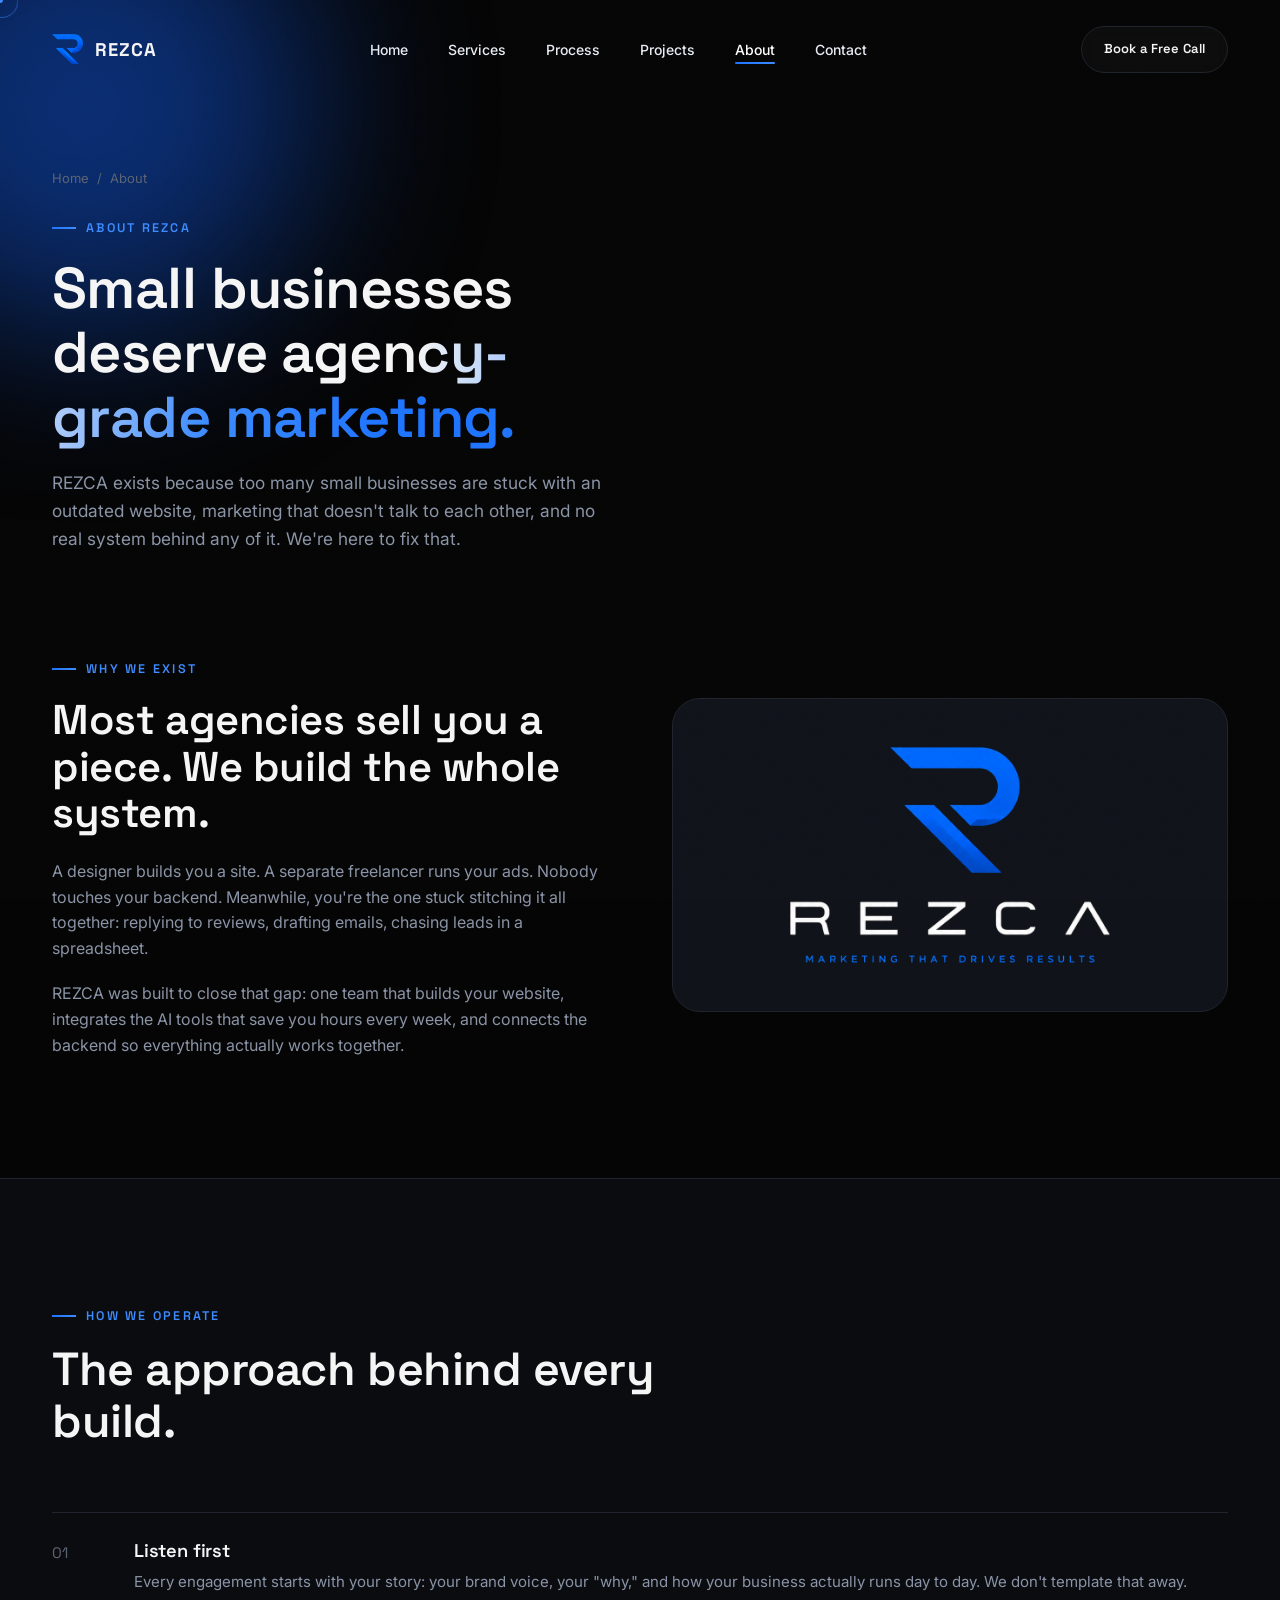
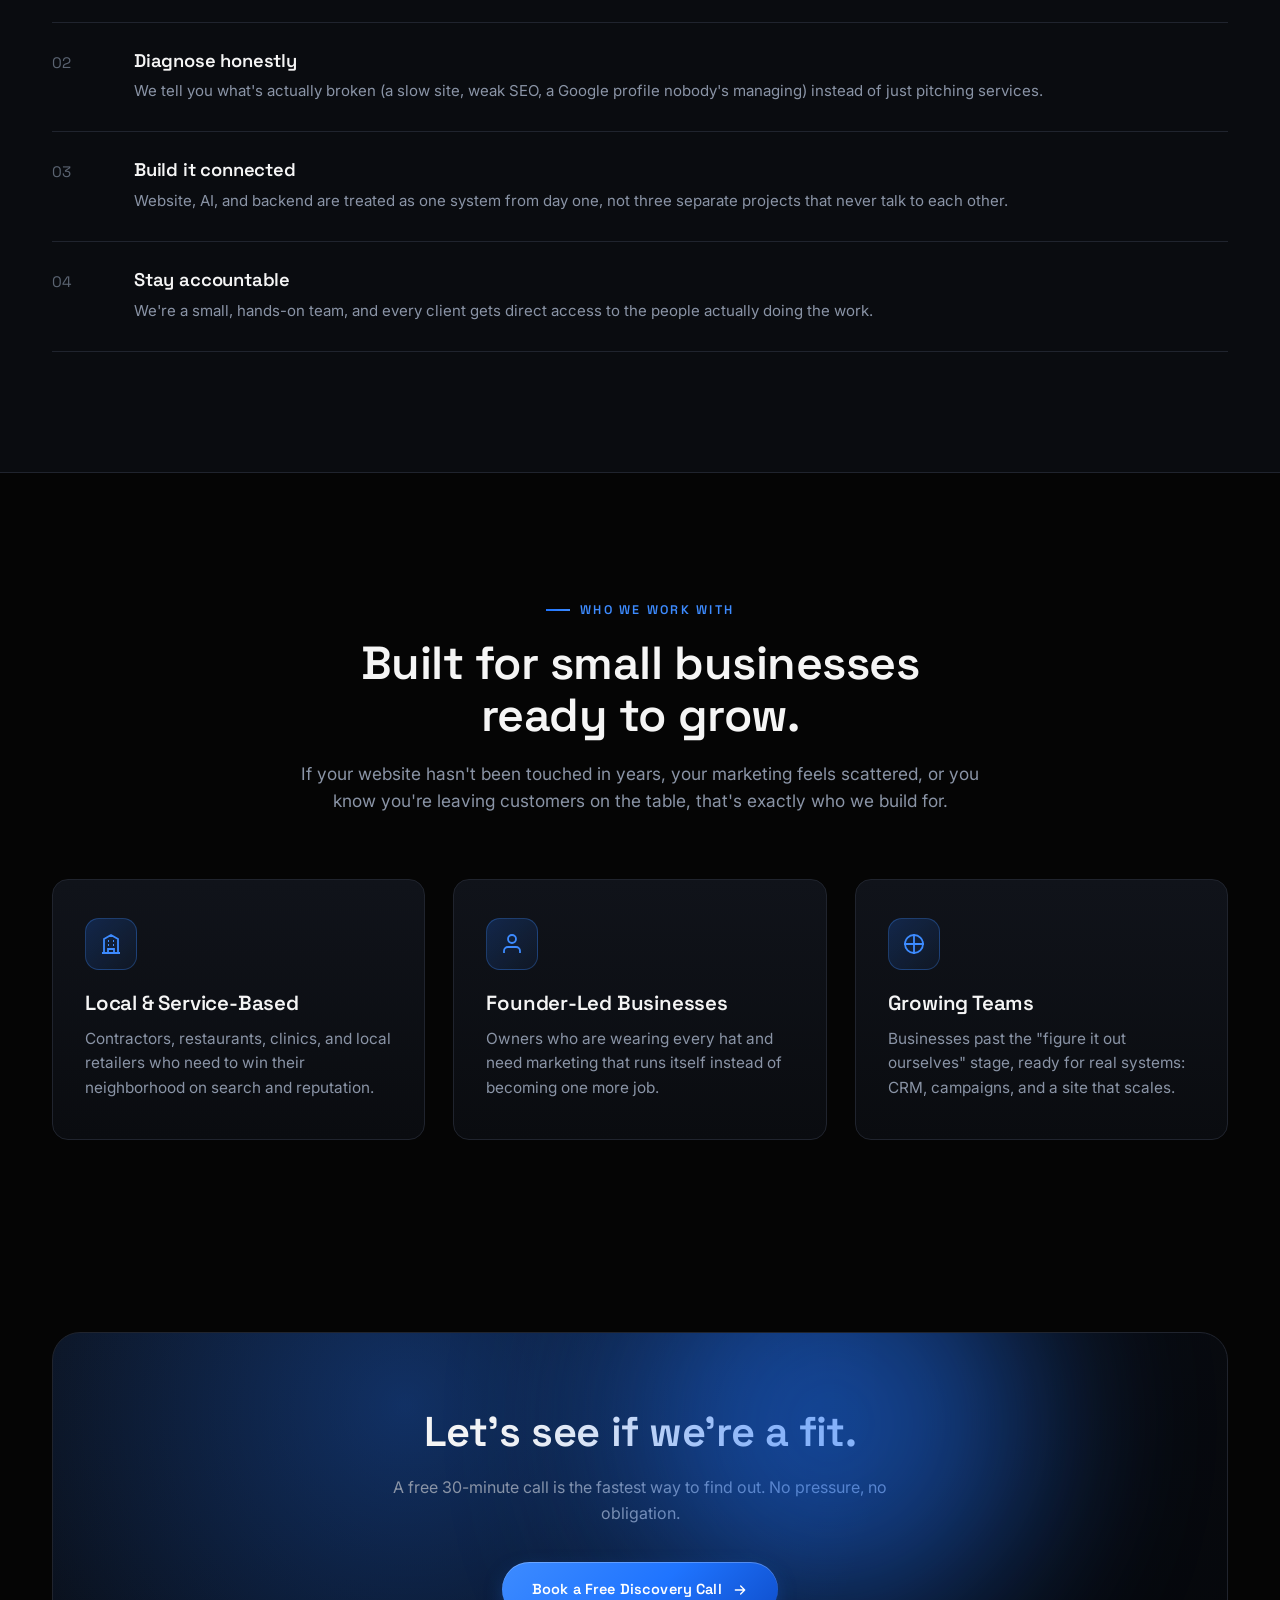
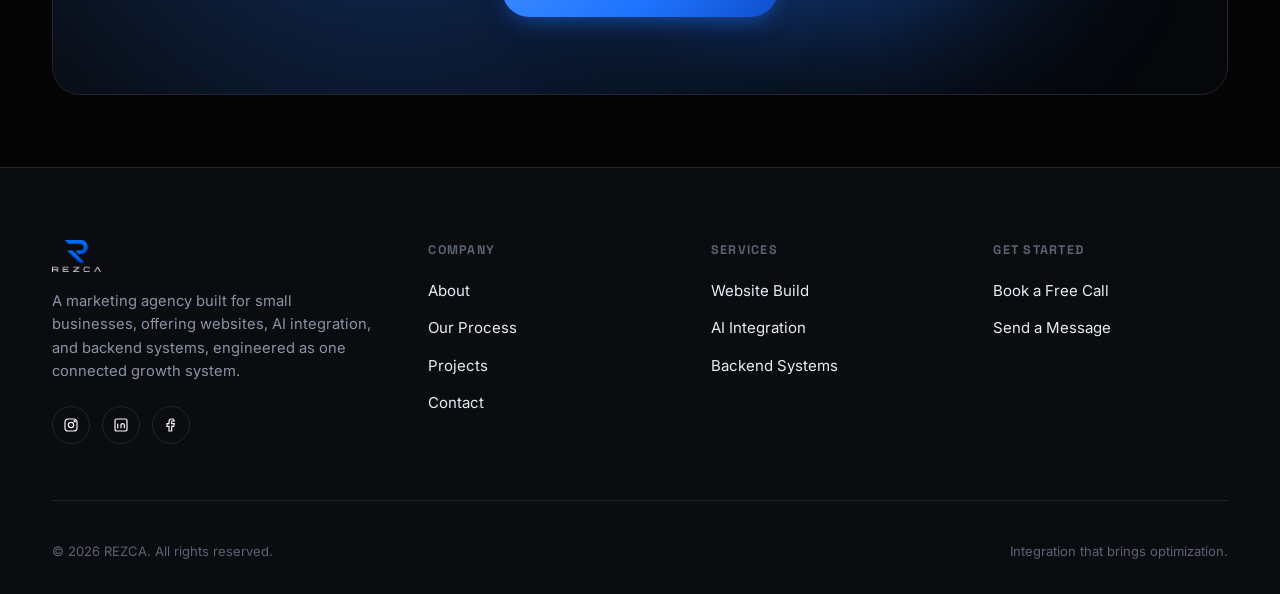
==== about.html @ 7a9afdf7 "Initial commit: REZCA marketing site" ====
<!DOCTYPE html>
<html lang="en">
<head>
<meta charset="UTF-8">
<meta name="viewport" content="width=device-width, initial-scale=1.0">
<title>About | REZCA</title>
<meta name="description" content="REZCA is a marketing agency built for small businesses that deserve better websites, smarter systems, and marketing that actually drives results.">
<link rel="icon" type="image/png" href="images/favicon-32.png">
<link rel="apple-touch-icon" href="images/favicon-180.png">
<link rel="stylesheet" href="css/style.css">
</head>
<body>

<div id="preloader"><img class="mark" src="images/icon-plain.png" alt=""></div>
<div id="scroll-progress"></div>
<div class="noise-overlay"></div>

<!-- ================= HEADER ================= -->
<header id="site-header">
  <div class="container nav-inner">
    <a href="index.html" class="brand">
      <img src="images/icon-plain.png" alt="REZCA">
      <span>REZCA</span>
    </a>
    <nav class="primary-nav" id="primary-nav">
      <ul>
        <li><a href="index.html">Home</a></li>
        <li><a href="services.html">Services</a></li>
        <li><a href="process.html">Process</a></li>
        <li><a href="projects.html">Projects</a></li>
        <li><a href="about.html" class="active">About</a></li>
        <li><a href="contact.html">Contact</a></li>
      </ul>
    </nav>
    <div class="nav-cta">
      <a href="contact.html" class="btn btn-ghost btn-sm btn-magnetic">Book a Free Call</a>
      <button class="nav-toggle" id="nav-toggle" aria-label="Menu"><span></span><span></span><span></span></button>
    </div>
  </div>
</header>
<div class="nav-scrim" id="nav-scrim"></div>

<!-- ================= PAGE HERO ================= -->
<section class="page-hero">
  <div class="bg-glow" style="width:460px;height:460px;background:var(--primary-dark);top:-120px;left:-140px;"></div>
  <div class="container">
    <div class="breadcrumb" data-reveal><a href="index.html">Home</a> / <span>About</span></div>
    <div class="eyebrow" data-reveal>About REZCA</div>
    <h1 data-reveal>Small businesses deserve <span class="grad-text">agency-grade marketing.</span></h1>
    <p class="lede" data-reveal>REZCA exists because too many small businesses are stuck with an outdated website, marketing that doesn't talk to each other, and no real system behind any of it. We're here to fix that.</p>
  </div>
</section>

<!-- ================= STORY ================= -->
<section class="section" style="padding-top:20px;">
  <div class="container">
    <div class="split">
      <div data-reveal>
        <div class="eyebrow">Why we exist</div>
        <h2 style="font-size:clamp(1.9rem,3.6vw,2.6rem); margin-bottom:22px;">Most agencies sell you a piece. We build the whole system.</h2>
        <p style="color:var(--muted); margin-bottom:20px;">A designer builds you a site. A separate freelancer runs your ads. Nobody touches your backend. Meanwhile, you're the one stuck stitching it all together: replying to reviews, drafting emails, chasing leads in a spreadsheet.</p>
        <p style="color:var(--muted);">REZCA was built to close that gap: one team that builds your website, integrates the AI tools that save you hours every week, and connects the backend so everything actually works together.</p>
      </div>
      <div data-reveal-scale style="text-align:center; padding: 48px; background:var(--surface); border:1px solid var(--border); border-radius: var(--radius-lg);">
        <img src="images/logo-results-transparent.png" alt="REZCA: Marketing that drives results" style="max-width:320px; margin:0 auto;">
      </div>
    </div>
  </div>
</section>

<!-- ================= APPROACH / VALUES ================= -->
<section class="section" style="background:var(--bg-elevated); border-top:1px solid var(--border); border-bottom:1px solid var(--border);">
  <div class="container">
    <div class="section-head" data-reveal>
      <div class="eyebrow">How we operate</div>
      <h2>The approach behind every build.</h2>
    </div>

    <div data-stagger>
      <div class="value-row" style="border-top:1px solid var(--border);">
        <div class="vnum">01</div>
        <div><h4>Listen first</h4><p>Every engagement starts with your story: your brand voice, your "why," and how your business actually runs day to day. We don't template that away.</p></div>
      </div>
      <div class="value-row">
        <div class="vnum">02</div>
        <div><h4>Diagnose honestly</h4><p>We tell you what's actually broken (a slow site, weak SEO, a Google profile nobody's managing) instead of just pitching services.</p></div>
      </div>
      <div class="value-row">
        <div class="vnum">03</div>
        <div><h4>Build it connected</h4><p>Website, AI, and backend are treated as one system from day one, not three separate projects that never talk to each other.</p></div>
      </div>
      <div class="value-row">
        <div class="vnum">04</div>
        <div><h4>Stay accountable</h4><p>We're a small, hands-on team, and every client gets direct access to the people actually doing the work.</p></div>
      </div>
    </div>
  </div>
</section>

<!-- ================= WHO ITS FOR ================= -->
<section class="section">
  <div class="container">
    <div class="section-head center" data-reveal>
      <div class="eyebrow" style="justify-content:center;">Who we work with</div>
      <h2>Built for small businesses ready to grow.</h2>
      <p>If your website hasn't been touched in years, your marketing feels scattered, or you know you're leaving customers on the table, that's exactly who we build for.</p>
    </div>
    <div class="grid grid-3" data-stagger>
      <div class="card">
        <div class="icon-badge"><svg viewBox="0 0 24 24" fill="none" stroke="currentColor" stroke-width="1.8"><path d="M3 21h18M5 21V7l7-4 7 4v14M9 9h1M9 13h1M14 9h1M14 13h1M9 21v-4h6v4"/></svg></div>
        <h3>Local &amp; Service-Based</h3>
        <p>Contractors, restaurants, clinics, and local retailers who need to win their neighborhood on search and reputation.</p>
      </div>
      <div class="card">
        <div class="icon-badge"><svg viewBox="0 0 24 24" fill="none" stroke="currentColor" stroke-width="1.8"><path d="M20 21v-2a4 4 0 00-4-4H8a4 4 0 00-4 4v2"/><circle cx="12" cy="7" r="4"/></svg></div>
        <h3>Founder-Led Businesses</h3>
        <p>Owners who are wearing every hat and need marketing that runs itself instead of becoming one more job.</p>
      </div>
      <div class="card">
        <div class="icon-badge"><svg viewBox="0 0 24 24" fill="none" stroke="currentColor" stroke-width="1.8"><path d="M12 2v20M2 12h20"/><circle cx="12" cy="12" r="9"/></svg></div>
        <h3>Growing Teams</h3>
        <p>Businesses past the "figure it out ourselves" stage, ready for real systems: CRM, campaigns, and a site that scales.</p>
      </div>
    </div>
  </div>
</section>

<!-- ================= CTA BANNER ================= -->
<section class="section section-sm">
  <div class="container">
    <div class="cta-banner" data-reveal-scale>
      <div class="bg-glow" style="width:400px;height:400px;background:var(--primary);top:-100px;left:50%;transform:translateX(-50%);"></div>
      <h2>Let's see if we're a fit.</h2>
      <p>A free 30-minute call is the fastest way to find out. No pressure, no obligation.</p>
      <div class="actions">
        <a href="contact.html" class="btn btn-primary btn-magnetic">
          Book a Free Discovery Call
          <svg viewBox="0 0 24 24" fill="none" stroke="currentColor" stroke-width="2" stroke-linecap="round" stroke-linejoin="round"><path d="M5 12h14M13 6l6 6-6 6"/></svg>
        </a>
      </div>
    </div>
  </div>
</section>

<!-- ================= FOOTER ================= -->
<footer>
  <div class="container">
    <div class="footer-top">
      <div class="footer-brand">
        <img src="images/logo-plain-transparent.png" alt="REZCA">
        <p>A marketing agency built for small businesses, offering websites, AI integration, and backend systems, engineered as one connected growth system.</p>
        <div class="social-row">
          <a href="#" aria-label="Instagram"><svg viewBox="0 0 24 24" fill="none" stroke="currentColor" stroke-width="1.8"><rect x="3" y="3" width="18" height="18" rx="5"/><circle cx="12" cy="12" r="4"/><circle cx="17.5" cy="6.5" r="1"/></svg></a>
          <a href="#" aria-label="LinkedIn"><svg viewBox="0 0 24 24" fill="none" stroke="currentColor" stroke-width="1.8"><rect x="3" y="3" width="18" height="18" rx="3"/><path d="M7 10v7M7 7v.01M12 17v-4.5a2.5 2.5 0 015 0V17M12 10v7"/></svg></a>
          <a href="#" aria-label="Facebook"><svg viewBox="0 0 24 24" fill="none" stroke="currentColor" stroke-width="1.8"><path d="M15 3h-2a4 4 0 00-4 4v3H6v4h3v7h4v-7h3l1-4h-4V7a1 1 0 011-1h3z"/></svg></a>
        </div>
      </div>
      <div class="footer-col">
        <h5>Company</h5>
        <ul>
          <li><a href="about.html">About</a></li>
          <li><a href="process.html">Our Process</a></li>
          <li><a href="projects.html">Projects</a></li>
          <li><a href="contact.html">Contact</a></li>
        </ul>
      </div>
      <div class="footer-col">
        <h5>Services</h5>
        <ul>
          <li><a href="services.html#website">Website Build</a></li>
          <li><a href="services.html#ai">AI Integration</a></li>
          <li><a href="services.html#backend">Backend Systems</a></li>
        </ul>
      </div>
      <div class="footer-col">
        <h5>Get Started</h5>
        <ul>
          <li><a href="contact.html">Book a Free Call</a></li>
          <li><a href="contact.html">Send a Message</a></li>
        </ul>
      </div>
    </div>
    <div class="footer-bottom">
      <span>© 2026 REZCA. All rights reserved.</span>
      <span>Integration that brings optimization.</span>
    </div>
  </div>
</footer>

<script src="js/main.js"></script>
</body>
</html>
---- css/style.css ----
/* ===================================================================
   REZCA | Marketing Agency Site
   Shared stylesheet
=================================================================== */

/* ---------- Fonts ---------- */
@import url('https://fonts.googleapis.com/css2?family=Space+Grotesk:wght@400;500;600;700&family=Inter:wght@400;500;600;700;800&display=swap');

/* ---------- Design Tokens ---------- */
:root{
  --black:        #050505;
  --bg:           #050505;
  --bg-elevated:  #0a0c10;
  --surface:      #10131a;
  --surface-2:    #161a22;
  --border:       #20242e;

  --primary:      #1F74FF;
  --primary-light:#3D8BFF;
  --primary-dark: #0F4FCC;
  --accent-text:  #1A6FFF;

  --white:        #F5F5F5;
  --off-white:    #E8ECF3;
  --muted:        #8A94A6;
  --muted-2:      #5B6472;

  --success:      #21D07A;

  --font-head: 'Space Grotesk', 'Inter', sans-serif;
  --font-body: 'Inter', sans-serif;

  --container: 1240px;
  --radius-sm: 8px;
  --radius: 16px;
  --radius-lg: 28px;

  --ease: cubic-bezier(.16,.84,.44,1);
  --ease-soft: cubic-bezier(.4,0,.2,1);
}

/* ---------- Reset ---------- */
*, *::before, *::after{ box-sizing: border-box; margin:0; padding:0; }
html{ scroll-behavior: smooth; }
body{
  background: var(--bg);
  color: var(--white);
  font-family: var(--font-body);
  font-size: 16px;
  line-height: 1.6;
  -webkit-font-smoothing: antialiased;
  overflow-x: hidden;
  position: relative;
}
img{ max-width:100%; display:block; }
a{ color:inherit; text-decoration:none; }
ul{ list-style:none; }
button{ font-family: inherit; cursor:pointer; border:none; background:none; color:inherit; }
input, textarea, select{ font-family: inherit; font-size: inherit; color: inherit; }
h1,h2,h3,h4{ font-family: var(--font-head); font-weight:600; line-height:1.12; letter-spacing:-0.01em; }
::selection{ background: var(--primary); color:#fff; }

/* ---------- Scrollbar ---------- */
::-webkit-scrollbar{ width:10px; }
::-webkit-scrollbar-track{ background: var(--bg); }
::-webkit-scrollbar-thumb{ background: var(--surface-2); border-radius:10px; }
::-webkit-scrollbar-thumb:hover{ background: var(--primary-dark); }

/* ---------- Layout helpers ---------- */
.container{
  width:100%;
  max-width: var(--container);
  margin: 0 auto;
  padding: 0 32px;
}
.section{ padding: 120px 0; position: relative; }
.section-sm{ padding: 72px 0; }
@media (max-width: 768px){
  .section{ padding: 80px 0; }
  .section-sm{ padding: 56px 0; }
  .container{ padding: 0 20px; }
}

.eyebrow{
  display:inline-flex;
  align-items:center;
  gap:10px;
  font-family: var(--font-head);
  font-size: 12.5px;
  font-weight: 600;
  letter-spacing: 0.18em;
  text-transform: uppercase;
  color: var(--primary-light);
  margin-bottom: 18px;
}
.eyebrow::before{
  content:'';
  width: 24px; height: 2px;
  background: linear-gradient(90deg, var(--primary), var(--primary-light));
  display:inline-block;
}

.section-head{ max-width: 680px; margin-bottom: 64px; }
.section-head.center{ margin-left:auto; margin-right:auto; text-align:center; }
.section-head h2{ font-size: clamp(2rem, 4vw, 2.9rem); margin-bottom: 18px; }
.section-head p{ color: var(--muted); font-size: 1.08rem; }

.grad-text{
  background: linear-gradient(100deg, var(--white) 20%, var(--primary-light) 55%, var(--primary) 80%);
  -webkit-background-clip: text;
  background-clip: text;
  color: transparent;
}

/* ---------- Buttons ---------- */
.btn{
  position: relative;
  display: inline-flex;
  align-items: center;
  justify-content: center;
  gap: 10px;
  padding: 16px 30px;
  border-radius: 100px;
  font-family: var(--font-head);
  font-weight: 600;
  font-size: 14.5px;
  letter-spacing: 0.01em;
  white-space: nowrap;
  transition: transform .35s var(--ease), box-shadow .35s var(--ease), background .35s var(--ease), color .35s var(--ease), border-color .35s var(--ease);
  isolation: isolate;
}
.btn svg{ width:16px; height:16px; transition: transform .3s var(--ease); }

.btn-primary{
  background: linear-gradient(135deg, var(--primary-light), var(--primary) 55%, var(--primary-dark));
  color: #fff;
  box-shadow: 0 8px 24px -8px rgba(31,116,255,.65), inset 0 1px 0 rgba(255,255,255,.25);
}
.btn-primary:hover{
  transform: translateY(-3px);
  box-shadow: 0 14px 34px -10px rgba(31,116,255,.85), inset 0 1px 0 rgba(255,255,255,.3);
}
.btn-primary:hover svg{ transform: translateX(3px); }

.btn-ghost{
  background: rgba(245,245,245,0.03);
  color: var(--white);
  border: 1px solid var(--border);
  backdrop-filter: blur(6px);
}
.btn-ghost:hover{
  border-color: rgba(61,139,255,.6);
  background: rgba(31,116,255,.08);
  transform: translateY(-3px);
}

.btn-sm{ padding: 12px 22px; font-size: 13px; }
.btn-block{ width:100%; }

.btn-magnetic{ will-change: transform; }

/* ---------- Preloader ---------- */
#preloader{
  position: fixed; inset:0; z-index: 9999;
  background: var(--black);
  display:flex; align-items:center; justify-content:center;
  transition: opacity .6s var(--ease), visibility .6s var(--ease);
}
#preloader.hidden{ opacity:0; visibility:hidden; pointer-events:none; }
#preloader .mark{
  width: 56px; height:56px;
  animation: pulseMark 1.4s ease-in-out infinite;
}
@keyframes pulseMark{
  0%,100%{ opacity:.4; transform: scale(.92); }
  50%{ opacity:1; transform: scale(1); }
}

/* ---------- Scroll progress bar ---------- */
#scroll-progress{
  position: fixed; top:0; left:0; height:3px; width:0%;
  background: linear-gradient(90deg, var(--primary-dark), var(--primary), var(--primary-light));
  z-index: 2100;
  transition: width .08s linear;
  box-shadow: 0 0 12px rgba(61,139,255,.7);
}

/* ---------- Custom cursor (desktop only) ---------- */
.cursor-dot, .cursor-ring{
  position: fixed; top:0; left:0; pointer-events:none; z-index: 2000;
  border-radius: 50%;
  transform: translate(-50%,-50%);
  will-change: transform;
}
.cursor-dot{
  width:6px; height:6px; background: var(--primary-light);
}
.cursor-ring{
  width:34px; height:34px; border:1px solid rgba(61,139,255,.55);
  transition: width .25s var(--ease), height .25s var(--ease), border-color .25s var(--ease), background .25s var(--ease);
}
.cursor-ring.active{
  width:60px; height:60px;
  background: rgba(31,116,255,.12);
  border-color: rgba(61,139,255,.9);
}
@media (hover:none), (pointer:coarse){
  .cursor-dot, .cursor-ring{ display:none; }
}

/* ---------- Background ambience ---------- */
.bg-glow{
  position: absolute; z-index:0; pointer-events:none;
  border-radius: 50%;
  filter: blur(90px);
  opacity: .55;
  will-change: transform;
}
.noise-overlay{
  position: fixed; inset:0; pointer-events:none; z-index:1;
  opacity: .035; mix-blend-mode: overlay;
  background-image: url("data:image/svg+xml,%3Csvg xmlns='http://www.w3.org/2000/svg' width='120' height='120'%3E%3Cfilter id='n'%3E%3CfeTurbulence type='fractalNoise' baseFrequency='0.9' numOctaves='2' stitchTiles='stitch'/%3E%3C/filter%3E%3Crect width='100%25' height='100%25' filter='url(%23n)'/%3E%3C/svg%3E");
}

canvas#network{
  position: absolute; inset:0; width:100%; height:100%; z-index:0;
  opacity: .55;
}

/* ---------- Navbar ---------- */
header#site-header{
  position: fixed; top:0; left:0; right:0; z-index: 1000;
  padding: 26px 0;
  transition: padding .4s var(--ease), background .4s var(--ease), border-color .4s var(--ease);
  border-bottom: 1px solid transparent;
}
header#site-header.scrolled{
  padding: 14px 0;
  background: rgba(5,5,5,.72);
  backdrop-filter: blur(16px) saturate(140%);
  border-bottom: 1px solid var(--border);
}
.nav-inner{
  display:flex; align-items:center; justify-content:space-between;
  gap: 24px;
}
.brand{ display:flex; align-items:center; gap:12px; }
.brand img{ height: 30px; width:auto; }
.brand span{
  font-family: var(--font-head); font-weight:700; font-size: 1.15rem;
  letter-spacing: 0.06em;
}

nav.primary-nav ul{ display:flex; align-items:center; gap: 8px; }
nav.primary-nav a{
  position: relative;
  padding: 10px 16px;
  font-size: 14px; font-weight:500;
  color: var(--off-white);
  border-radius: 100px;
  transition: color .3s var(--ease), background .3s var(--ease);
}
nav.primary-nav a:hover{ color:#fff; background: rgba(255,255,255,.05); }
nav.primary-nav a.active{ color:#fff; }
nav.primary-nav a.active::after{
  content:'';
  position:absolute; left:16px; right:16px; bottom:4px; height:2px;
  background: linear-gradient(90deg, var(--primary), var(--primary-light));
  border-radius: 2px;
}

.nav-cta{ display:flex; align-items:center; gap:14px; }
.nav-toggle{
  display:none; flex-direction:column; gap:5px; z-index:1200; position:relative;
  width: 40px; height:40px; align-items:center; justify-content:center;
  border-radius: 50%; border:1px solid var(--border);
}
.nav-toggle span{
  width:18px; height:2px; background:#fff; display:block; transition: transform .3s var(--ease), opacity .3s var(--ease);
}
.nav-toggle.open span:nth-child(1){ transform: translateY(7px) rotate(45deg); }
.nav-toggle.open span:nth-child(2){ opacity:0; }
.nav-toggle.open span:nth-child(3){ transform: translateY(-7px) rotate(-45deg); }

@media (max-width: 900px){
  nav.primary-nav{
    position: fixed; inset:0; left: auto; width: min(78vw, 360px);
    background: rgba(8,9,13,.98); backdrop-filter: blur(20px);
    border-left: 1px solid var(--border);
    padding: 110px 36px 40px;
    transform: translateX(100%);
    transition: transform .5s var(--ease);
    z-index: 1100;
  }
  nav.primary-nav.open{ transform: translateX(0); }
  nav.primary-nav ul{ flex-direction:column; align-items:flex-start; gap: 6px; width:100%; }
  nav.primary-nav a{ display:block; width:100%; padding: 14px 16px; font-size:16px; }
  .nav-toggle{ display:flex; }
  .nav-cta .btn-ghost{ display:none; }
  .nav-scrim{
    position: fixed; inset:0; background: rgba(0,0,0,.5); z-index:1050;
    opacity:0; pointer-events:none; transition: opacity .4s var(--ease);
  }
  .nav-scrim.open{ opacity:1; pointer-events:auto; }
}

/* ---------- Hero ---------- */
.hero{
  position: relative;
  min-height: 100vh;
  display:flex; flex-direction:column; align-items:center; justify-content:center;
  padding-top: 120px; padding-bottom: 56px;
  overflow: hidden;
}
.hero-inner{ position:relative; z-index:2; }
.hero-logo{
  width: 68px; margin-bottom: 28px;
  animation: floatMark 4.5s ease-in-out infinite;
  filter: drop-shadow(0 8px 24px rgba(31,116,255,.45));
}
@keyframes floatMark{
  0%,100%{ transform: translateY(0); }
  50%{ transform: translateY(-10px); }
}
.hero h1{
  font-size: clamp(2.6rem, 6vw, 5rem);
  max-width: 15ch;
  margin-bottom: 26px;
}
.hero .lede{
  font-size: clamp(1.05rem, 1.6vw, 1.25rem);
  color: var(--muted);
  max-width: 640px;
  margin-bottom: 44px;
}
.hero-actions{ display:flex; gap:18px; flex-wrap:wrap; margin-bottom: 44px; }

.hero-stats{
  display:grid; grid-template-columns: repeat(4, auto);
  gap: 40px 56px;
}
.hero-stats .stat-num{
  font-family: var(--font-head); font-size: 2rem; font-weight:700;
  color:#fff;
}
.hero-stats .stat-num span{ color: var(--primary-light); }
.hero-stats .stat-label{
  font-size: 12.5px; letter-spacing:.06em; text-transform:uppercase; color: var(--muted-2); margin-top:6px;
}
@media (max-width: 700px){
  .hero-stats{ grid-template-columns: repeat(2, auto); }
}

.scroll-cue{
  position:relative; margin-top: 36px; flex-shrink:0;
  display:flex; flex-direction:column; align-items:center; gap:10px;
  color: var(--muted-2); font-size:11px; letter-spacing:.18em; text-transform:uppercase;
  z-index:2;
}
.scroll-cue .line{
  width:1px; height: 40px; background: linear-gradient(var(--primary-light), transparent);
  animation: scrollLine 2s ease-in-out infinite;
}
@keyframes scrollLine{
  0%{ transform: scaleY(0); transform-origin: top; }
  50%{ transform: scaleY(1); transform-origin: top; }
  50.01%{ transform-origin: bottom; }
  100%{ transform: scaleY(0); transform-origin: bottom; }
}

/* ---------- Marquee ---------- */
.marquee{
  border-top: 1px solid var(--border); border-bottom: 1px solid var(--border);
  padding: 22px 0; overflow:hidden; position:relative; background: var(--bg-elevated);
}
.marquee-track{
  display:flex; gap: 56px; white-space:nowrap; width:max-content;
  animation: marquee 26s linear infinite;
}
.marquee:hover .marquee-track{ animation-play-state: paused; }
.marquee-track span{
  font-family: var(--font-head); font-size: 14px; letter-spacing:.14em; text-transform:uppercase;
  color: var(--muted); display:flex; align-items:center; gap:56px;
}
.marquee-track span i{ color: var(--primary-light); font-style:normal; }
@keyframes marquee{
  from{ transform: translateX(0); }
  to{ transform: translateX(-50%); }
}

/* ---------- Cards ---------- */
.grid{ display:grid; gap: 28px; }
.grid-3{ grid-template-columns: repeat(3, 1fr); }
.grid-2{ grid-template-columns: repeat(2, 1fr); }
@media (max-width: 980px){ .grid-3{ grid-template-columns: repeat(2,1fr); } }
@media (max-width: 680px){ .grid-3, .grid-2{ grid-template-columns: 1fr; } }

.card{
  position: relative;
  background: linear-gradient(180deg, var(--surface), var(--bg-elevated));
  border: 1px solid var(--border);
  border-radius: var(--radius);
  padding: 38px 32px;
  overflow: hidden;
  transition: transform .5s var(--ease), border-color .5s var(--ease), box-shadow .5s var(--ease);
}
.card::before{
  content:'';
  position:absolute; inset:-1px;
  background: radial-gradient(280px circle at var(--mx,50%) var(--my,0%), rgba(61,139,255,.18), transparent 70%);
  opacity:0; transition: opacity .4s var(--ease);
  pointer-events:none;
}
.card:hover::before{ opacity:1; }
.card:hover{
  transform: translateY(-6px);
  border-color: rgba(61,139,255,.4);
  box-shadow: 0 24px 48px -24px rgba(31,116,255,.35);
}
.card .icon-badge{
  width: 52px; height:52px; border-radius: 14px;
  display:flex; align-items:center; justify-content:center;
  background: linear-gradient(135deg, rgba(31,116,255,.22), rgba(61,139,255,.06));
  border: 1px solid rgba(61,139,255,.3);
  margin-bottom: 22px;
  color: var(--primary-light);
}
.card .icon-badge svg{ width:24px; height:24px; }
.card h3{ font-size: 1.28rem; margin-bottom: 12px; }
.card p{ color: var(--muted); font-size: .96rem; }
.card .tag-list{ margin-top:20px; display:flex; flex-wrap:wrap; gap:8px; }
.card .tag-list li{
  font-size: 11.5px; letter-spacing:.04em; text-transform:uppercase;
  padding: 6px 12px; border-radius:100px;
  border:1px solid var(--border); color: var(--muted);
}
.card-link{
  margin-top: 22px; display:inline-flex; align-items:center; gap:8px;
  font-family: var(--font-head); font-size: 13.5px; font-weight:600; color: var(--primary-light);
}
.card-link svg{ width:14px; height:14px; transition: transform .3s var(--ease); }
.card:hover .card-link svg{ transform: translateX(4px); }

/* ---------- Numbered process ---------- */
.process-list{ display:flex; flex-direction:column; }
.process-item{
  display:grid; grid-template-columns: 120px 1fr; gap: 32px;
  padding: 46px 0; border-top: 1px solid var(--border);
  position: relative;
}
.process-item:last-child{ border-bottom: 1px solid var(--border); }
.process-num{
  font-family: var(--font-head); font-size: 3.2rem; font-weight:700;
  background: linear-gradient(180deg, var(--primary-light), var(--primary-dark));
  -webkit-background-clip:text; background-clip:text; color:transparent;
  line-height:1;
}
.process-body h3{ font-size: 1.5rem; margin-bottom: 12px; }
.process-body p{ color: var(--muted); max-width: 640px; margin-bottom:18px; }
.process-body .sub-points{ display:grid; gap:10px; }
.process-body .sub-points li{
  display:flex; align-items:flex-start; gap:10px; font-size:.95rem; color: var(--off-white);
}
.process-body .sub-points li svg{ width:16px; height:16px; margin-top:3px; flex-shrink:0; color: var(--success); }
@media (max-width: 700px){
  .process-item{ grid-template-columns: 1fr; gap: 14px; }
}

/* ---------- Timeline (beginning stages) ---------- */
.stage-track{
  display:grid; grid-template-columns: repeat(3,1fr); gap:2px;
  background: var(--border); border-radius: var(--radius); overflow:hidden;
  margin-top: 30px;
}
.stage{
  background: var(--surface); padding: 34px 28px;
}
.stage h4{ font-family:var(--font-head); font-size:1.05rem; margin-bottom:14px; color: var(--primary-light); }
.stage ul li{ font-size:.9rem; color: var(--muted); padding: 6px 0; border-top: 1px dashed var(--border); }
.stage ul li:first-child{ border-top:none; }
@media (max-width: 820px){ .stage-track{ grid-template-columns: 1fr; } }

/* ---------- Project / case study ---------- */
.project-feature{
  display:grid; grid-template-columns: 1.05fr .95fr; gap:0;
  border: 1px solid var(--border); border-radius: var(--radius-lg); overflow:hidden;
  background: var(--surface);
}
.project-media{ position:relative; overflow:hidden; min-height: 420px; background: linear-gradient(160deg, var(--surface-2), var(--bg-elevated)); }
.project-media img{
  width:100%; height:100%; object-fit:cover; position:absolute; inset:0;
  transition: transform 1.4s var(--ease);
  transform: scale(1.06);
}
.project-feature:hover .project-media img{ transform: scale(1.12) rotate(.4deg); }
.project-media::after{
  content:''; position:absolute; inset:0;
  background: linear-gradient(180deg, transparent 40%, rgba(5,5,5,.85));
}
.project-media .media-badge{
  position:absolute; top:22px; left:22px; z-index:2;
  padding: 8px 16px; border-radius:100px; font-size:12px; letter-spacing:.08em; text-transform:uppercase;
  font-family: var(--font-head); font-weight:600;
  background: rgba(5,5,5,.55); border: 1px solid rgba(61,139,255,.5); backdrop-filter: blur(6px);
  color: var(--primary-light);
}
.project-info{ padding: 52px 48px; display:flex; flex-direction:column; justify-content:center; }
.project-info .client-stats{ display:flex; gap:28px; margin: 26px 0 30px; flex-wrap:wrap; }
.project-info .client-stats div{ }
.project-info .client-stats .n{ font-family:var(--font-head); font-size:1.5rem; font-weight:700; color:#fff; }
.project-info .client-stats .l{ font-size:11px; letter-spacing:.08em; text-transform:uppercase; color:var(--muted-2); }
.project-info h3{ font-size: 2rem; margin-bottom:8px; }
.project-info .role{ color: var(--primary-light); font-size:.9rem; font-weight:600; letter-spacing:.04em; text-transform:uppercase; margin-bottom:18px; }
.project-info p.desc{ color: var(--muted); margin-bottom: 10px; }
.project-info .services-used{ display:flex; flex-wrap:wrap; gap:8px; margin: 22px 0 30px; }
.project-info .services-used li{
  font-size:12px; padding:7px 14px; border-radius:100px; border:1px solid var(--border); color: var(--off-white);
}
@media (max-width: 900px){
  .project-feature{ grid-template-columns:1fr; }
  .project-media{ min-height: 280px; }
  .project-info{ padding: 40px 28px; }
}

.coming-soon-card{
  border: 1px dashed var(--border); border-radius: var(--radius-lg);
  padding: 64px 32px; text-align:center; margin-top: 32px;
  background: repeating-linear-gradient(135deg, rgba(255,255,255,.015) 0 2px, transparent 2px 14px);
}
.coming-soon-card h3{ font-size:1.5rem; margin-bottom:14px; }
.coming-soon-card p{ color:var(--muted); max-width:520px; margin: 0 auto 26px; }

/* ---------- Stats band ---------- */
.stats-band{
  display:grid; grid-template-columns: repeat(4,1fr); gap: 1px;
  background: var(--border); border:1px solid var(--border); border-radius: var(--radius-lg); overflow:hidden;
}
.stats-band .cell{ background: var(--surface); padding: 40px 24px; text-align:center; }
.stats-band .cell .num{ font-family:var(--font-head); font-size:2.4rem; font-weight:700; color:#fff; }
.stats-band .cell .lab{ margin-top:8px; font-size:12.5px; color:var(--muted); letter-spacing:.04em; }
@media (max-width: 800px){ .stats-band{ grid-template-columns: repeat(2,1fr); } }

/* ---------- CTA banner ---------- */
.cta-banner{
  position: relative;
  border-radius: var(--radius-lg);
  padding: 76px 56px;
  text-align:center;
  overflow:hidden;
  background: radial-gradient(circle at 30% 20%, rgba(31,116,255,.35), transparent 55%), linear-gradient(160deg, #0b0e14, #05070b);
  border: 1px solid var(--border);
}
.cta-banner h2{ font-size: clamp(1.8rem,4vw,2.6rem); max-width: 18ch; margin: 0 auto 20px; }
.cta-banner p{ color: var(--muted); max-width: 520px; margin: 0 auto 36px; }
.cta-banner .actions{ display:flex; gap:16px; justify-content:center; flex-wrap:wrap; }
@media (max-width: 700px){ .cta-banner{ padding: 52px 26px; } }

/* ---------- Timeline dots for outreach etc ---------- */
.split{
  display:grid; grid-template-columns: 1fr 1fr; gap: 64px; align-items:center;
}
@media (max-width: 900px){ .split{ grid-template-columns:1fr; gap:40px; } }

/* ---------- Value / approach list ---------- */
.value-row{
  display:grid; grid-template-columns: 60px 1fr; gap:22px;
  padding: 28px 0; border-top: 1px solid var(--border);
}
.value-row:last-child{ border-bottom:1px solid var(--border); }
.value-row .vnum{ font-family: var(--font-head); color: var(--muted-2); font-size:.95rem; }
.value-row h4{ font-size:1.15rem; margin-bottom:8px; }
.value-row p{ color:var(--muted); font-size:.94rem; }

/* ---------- Forms ---------- */
.form-grid{ display:grid; grid-template-columns: 1fr 1fr; gap:20px; }
.field{ display:flex; flex-direction:column; gap:8px; margin-bottom:20px; }
.field.full{ grid-column: 1 / -1; }
.field label{ font-size:12.5px; letter-spacing:.05em; text-transform:uppercase; color: var(--muted); }
.field input, .field select, .field textarea{
  background: var(--surface); border:1px solid var(--border); border-radius: var(--radius-sm);
  padding: 15px 16px; color:#fff; transition: border-color .3s var(--ease), box-shadow .3s var(--ease);
}
.field textarea{ resize: vertical; min-height: 130px; }
.field input:focus, .field select:focus, .field textarea:focus{
  outline:none; border-color: var(--primary-light);
  box-shadow: 0 0 0 4px rgba(31,116,255,.16);
}
.field input::placeholder, .field textarea::placeholder{ color: var(--muted-2); }
@media (max-width: 700px){ .form-grid{ grid-template-columns:1fr; } }

.form-success{
  display:none; text-align:center; padding: 60px 20px;
}
.form-success.show{ display:block; }
.form-success .check{
  width:70px; height:70px; border-radius:50%; margin:0 auto 26px;
  background: rgba(33,208,122,.12); border:1px solid rgba(33,208,122,.5);
  display:flex; align-items:center; justify-content:center; color: var(--success);
}
.form-success .check svg{ width:30px; height:30px; }

.contact-info-card{
  background: var(--surface); border:1px solid var(--border); border-radius: var(--radius);
  padding: 30px; margin-bottom: 18px;
}
.contact-info-card h4{ font-family:var(--font-head); font-size:1rem; margin-bottom:8px; color:#fff; }
.contact-info-card p{ color:var(--muted); font-size:.92rem; }

/* ---------- Footer ---------- */
footer{
  border-top: 1px solid var(--border);
  padding: 72px 0 32px;
  position: relative;
  background: var(--bg-elevated);
}
.footer-top{
  display:grid; grid-template-columns: 1.4fr repeat(3, 1fr); gap: 48px;
  padding-bottom: 56px; margin-bottom: 40px; border-bottom: 1px solid var(--border);
}
.footer-brand img{ height:32px; margin-bottom:18px; }
.footer-brand p{ color: var(--muted); font-size:.92rem; max-width: 320px; margin-bottom: 22px; }
.footer-col h5{
  font-family: var(--font-head); font-size:12.5px; letter-spacing:.1em; text-transform:uppercase;
  color: var(--muted-2); margin-bottom: 18px;
}
.footer-col ul li{ margin-bottom: 12px; }
.footer-col a{ color: var(--off-white); font-size:.94rem; transition: color .3s var(--ease); }
.footer-col a:hover{ color: var(--primary-light); }
.social-row{ display:flex; gap:12px; }
.social-row a{
  width:38px; height:38px; border-radius:50%; border:1px solid var(--border);
  display:flex; align-items:center; justify-content:center; transition: all .3s var(--ease);
}
.social-row a:hover{ border-color: var(--primary-light); background: rgba(31,116,255,.12); color: var(--primary-light); }
.social-row svg{ width:16px; height:16px; }
.footer-bottom{
  display:flex; justify-content:space-between; align-items:center; flex-wrap:wrap; gap:16px;
  font-size: 13px; color: var(--muted-2);
}
@media (max-width: 900px){
  .footer-top{ grid-template-columns: 1fr 1fr; }
}
@media (max-width: 560px){
  .footer-top{ grid-template-columns: 1fr; }
}

/* ---------- Reveal animation ---------- */
[data-reveal]{
  opacity:0; transform: translateY(28px);
  transition: opacity .9s var(--ease), transform .9s var(--ease);
}
[data-reveal].in-view{ opacity:1; transform: translateY(0); }
[data-reveal-scale]{ opacity:0; transform: scale(.94); transition: opacity .8s var(--ease), transform .8s var(--ease); }
[data-reveal-scale].in-view{ opacity:1; transform:scale(1); }

/* stagger children */
[data-stagger] > *{
  opacity:0; transform: translateY(24px);
  transition: opacity .7s var(--ease), transform .7s var(--ease);
}
[data-stagger].in-view > *{ opacity:1; transform:translateY(0); }
[data-stagger].in-view > *:nth-child(1){ transition-delay: .05s; }
[data-stagger].in-view > *:nth-child(2){ transition-delay: .14s; }
[data-stagger].in-view > *:nth-child(3){ transition-delay: .23s; }
[data-stagger].in-view > *:nth-child(4){ transition-delay: .32s; }
[data-stagger].in-view > *:nth-child(5){ transition-delay: .41s; }
[data-stagger].in-view > *:nth-child(6){ transition-delay: .50s; }

/* ---------- Page hero (inner pages) ---------- */
.page-hero{
  padding: 168px 0 80px; position:relative; overflow:hidden;
}
.page-hero h1{ font-size: clamp(2.4rem, 5vw, 3.6rem); max-width: 16ch; }
.page-hero p.lede{ color: var(--muted); max-width: 560px; margin-top:20px; font-size:1.08rem; }
.breadcrumb{
  display:flex; align-items:center; gap:8px; font-size:13px; color: var(--muted-2); margin-bottom: 22px;
}
.breadcrumb a:hover{ color: var(--primary-light); }

/* ---------- Misc ---------- */
.divider{ height:1px; background: var(--border); width:100%; margin: 0; }
.tilt{ transform-style: preserve-3d; will-change: transform; }
.badge-soft{
  display:inline-flex; align-items:center; gap:8px;
  padding:8px 16px; border-radius:100px; font-size:12.5px; font-weight:600;
  background: rgba(33,208,122,.1); border:1px solid rgba(33,208,122,.35); color: var(--success);
}
.pill-row{ display:flex; flex-wrap:wrap; gap:10px; }
.pill{
  padding:9px 16px; border-radius:100px; border:1px solid var(--border); font-size:13px; color: var(--off-white);
  display:inline-flex; align-items:center; gap:8px;
}
.pill svg{ width:14px; height:14px; color: var(--primary-light); }

.quote-block{
  border-left: 2px solid var(--primary);
  padding: 6px 0 6px 26px;
  font-family: var(--font-head); font-size: 1.3rem; font-weight:500; color:#fff;
  max-width: 640px;
}
.quote-block cite{ display:block; margin-top:16px; font-family: var(--font-body); font-size:.85rem; color: var(--muted); font-style:normal; }
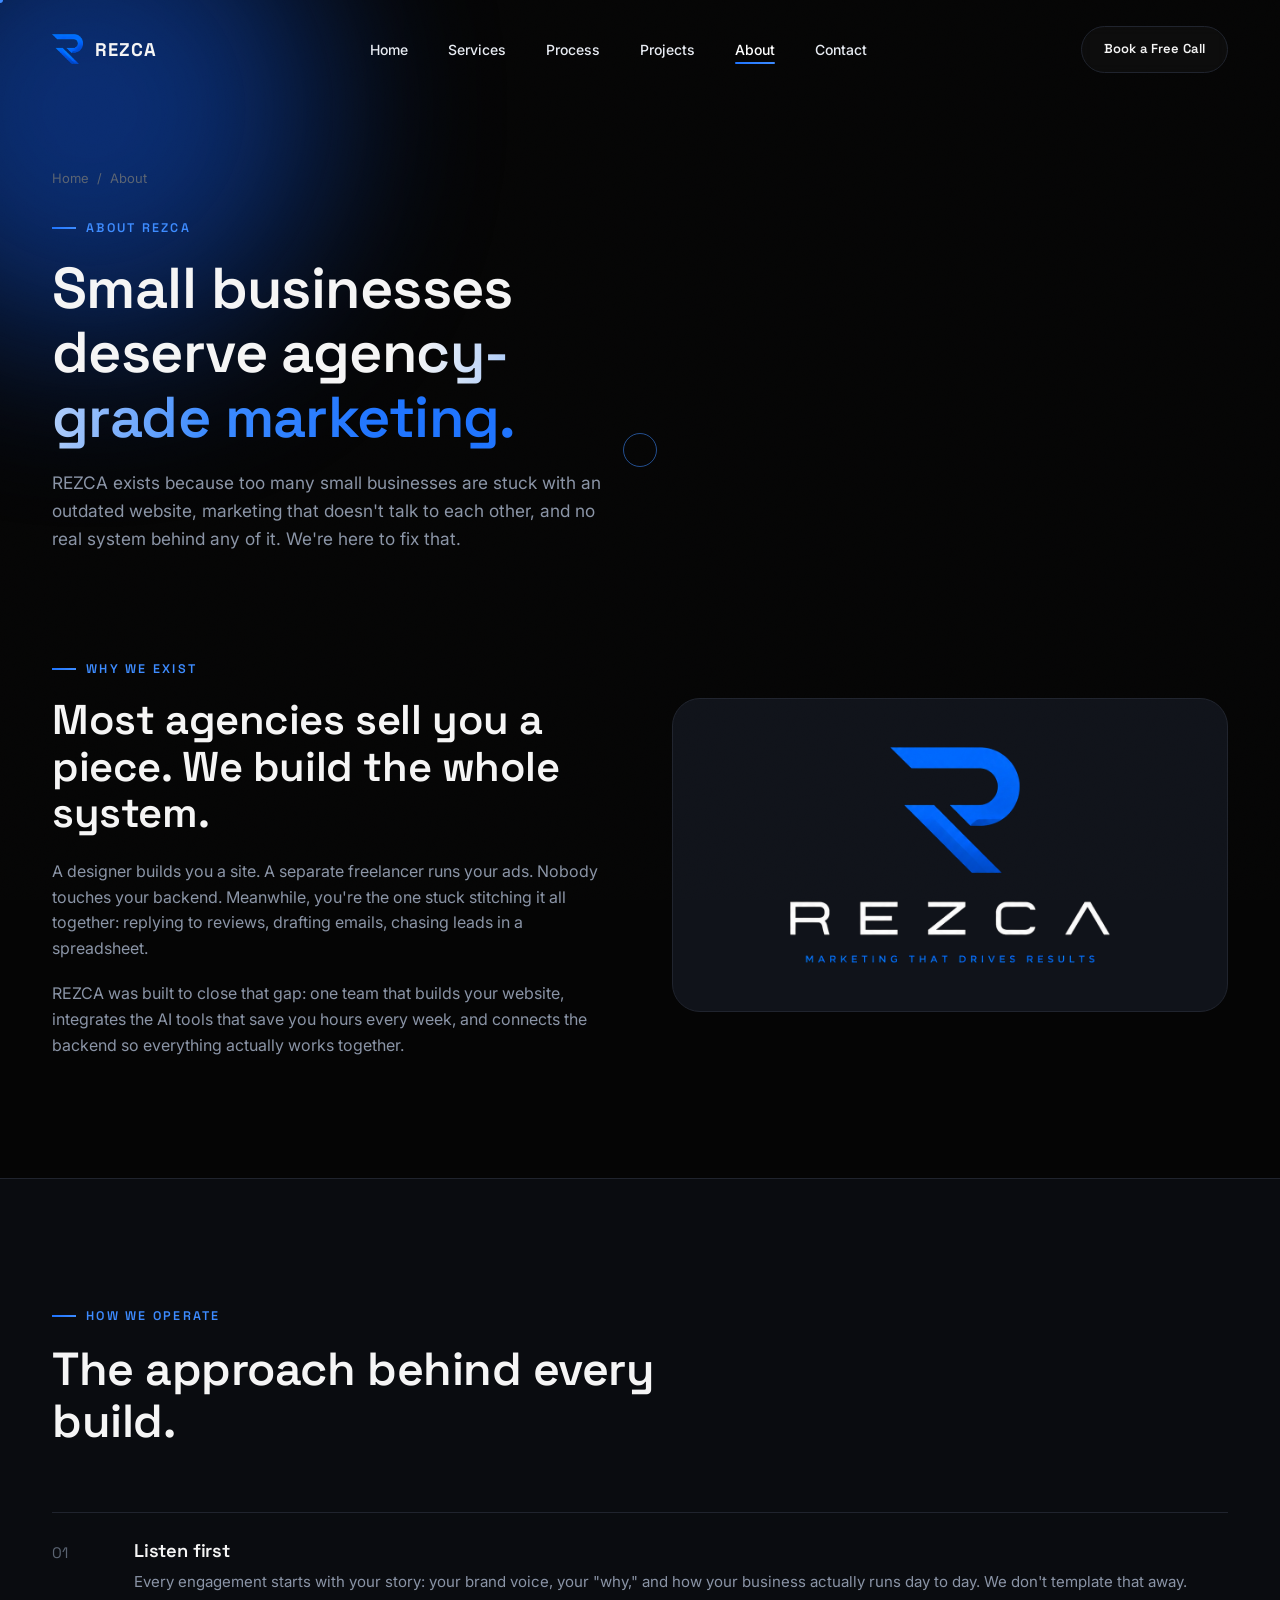
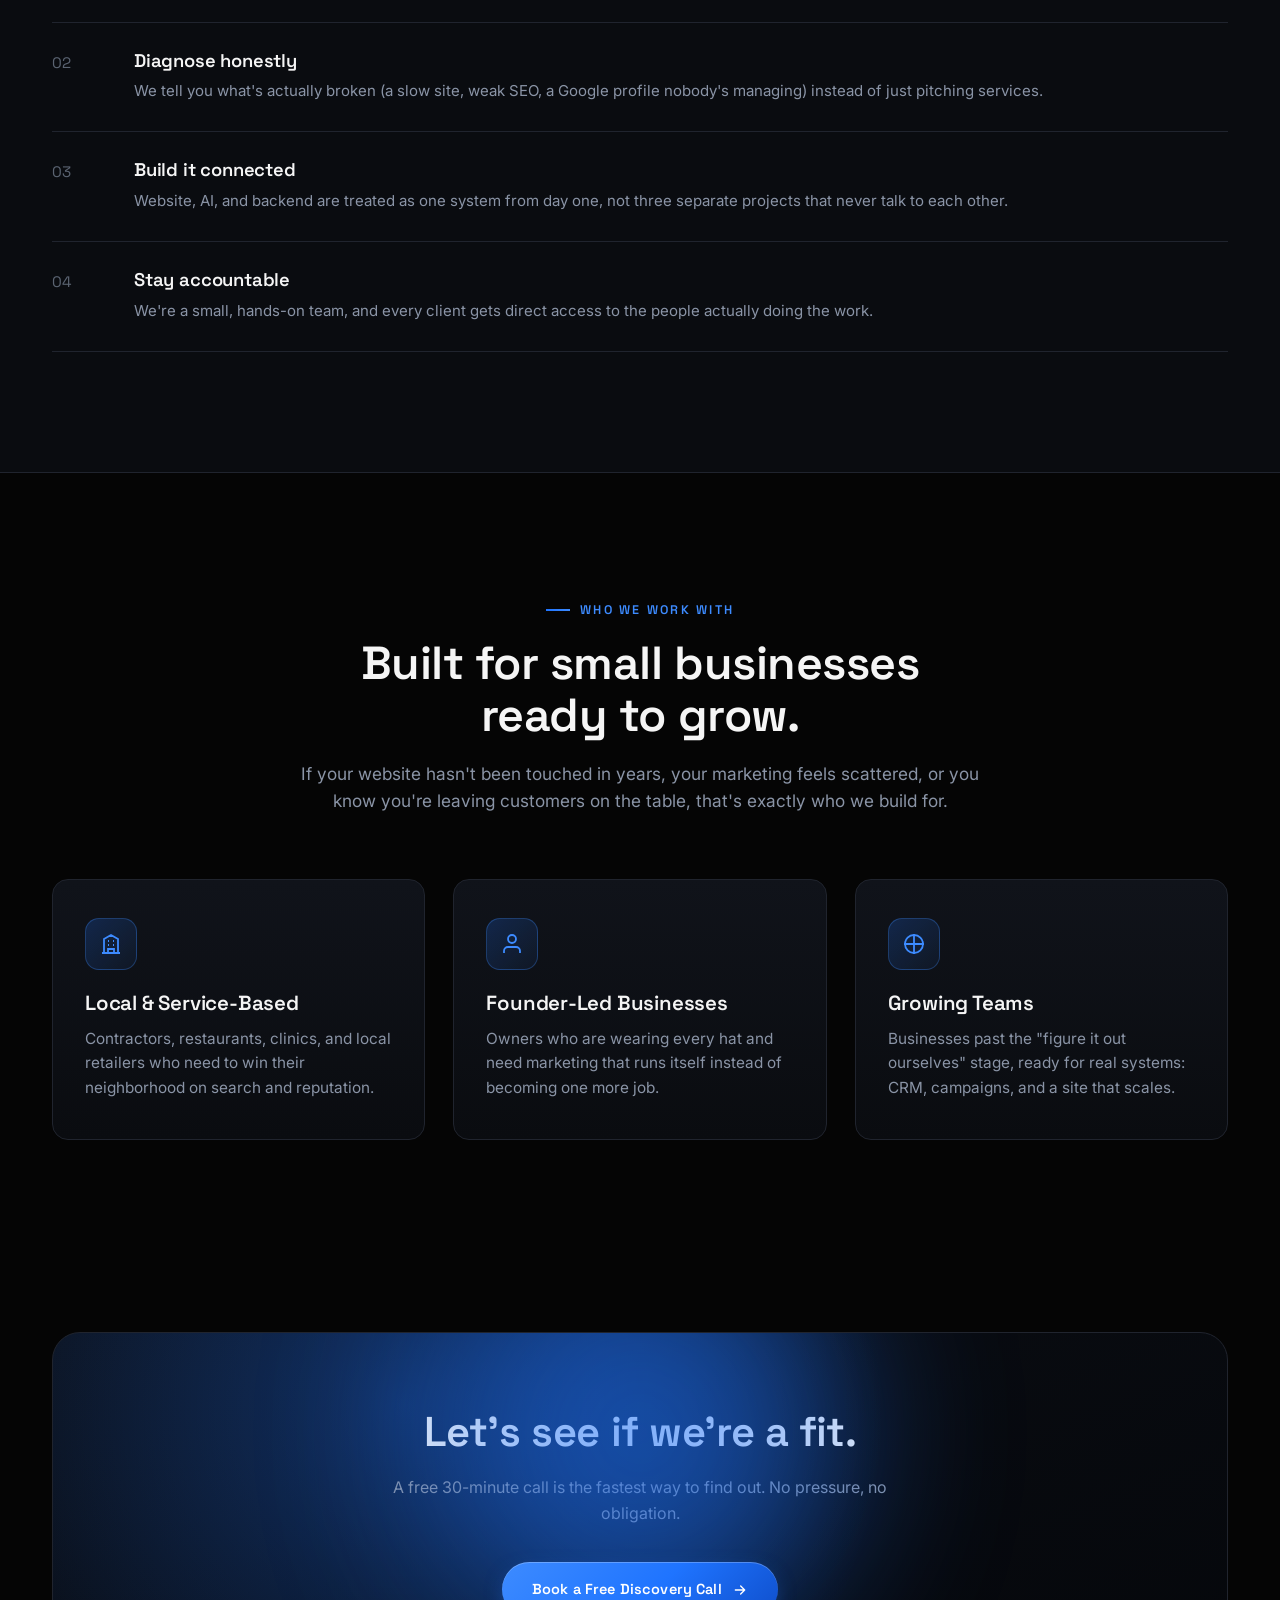
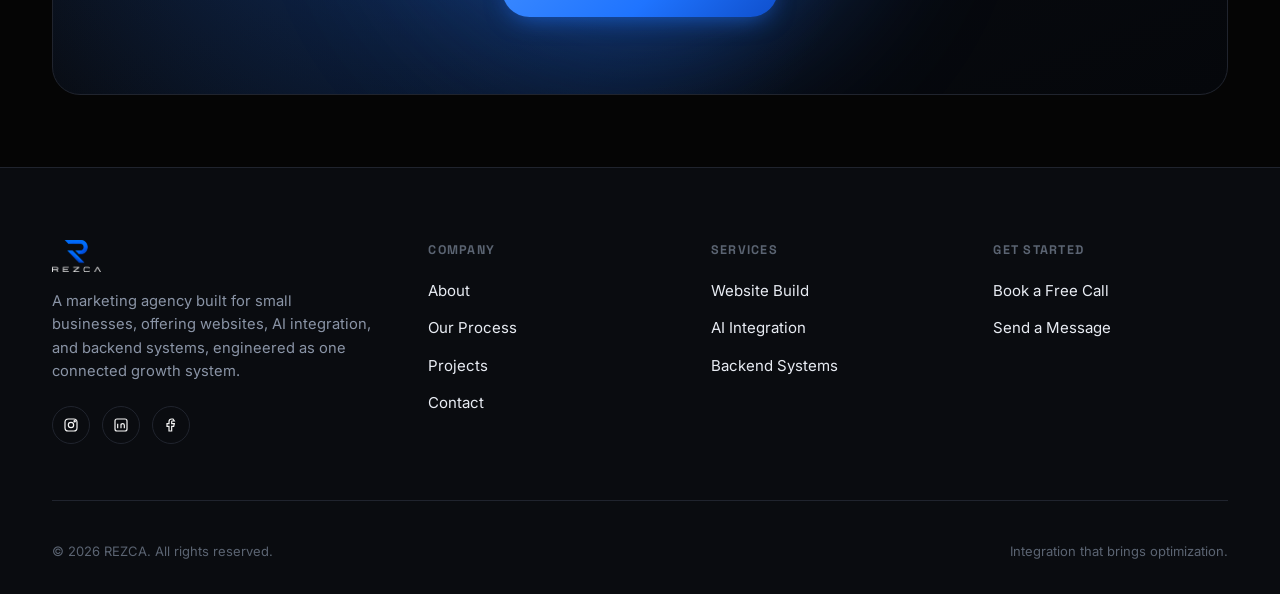
==== commit 5debd75c: "Add SEO metadata (OG/Twitter/JSON-LD, sitemap, robots.txt) and clean URLs" ====
--- a/about.html
+++ b/about.html
@@ -5,9 +5,49 @@
 <meta name="viewport" content="width=device-width, initial-scale=1.0">
 <title>About | REZCA</title>
 <meta name="description" content="REZCA is a marketing agency built for small businesses that deserve better websites, smarter systems, and marketing that actually drives results.">
+<meta name="robots" content="index, follow">
+<link rel="canonical" href="https://rezcagroup.com/about">
+<meta name="theme-color" content="#050505">
+
+<!-- Open Graph -->
+<meta property="og:type" content="website">
+<meta property="og:site_name" content="REZCA">
+<meta property="og:title" content="About | REZCA">
+<meta property="og:description" content="REZCA is a marketing agency built for small businesses that deserve better websites, smarter systems, and marketing that actually drives results.">
+<meta property="og:url" content="https://rezcagroup.com/about">
+<meta property="og:image" content="https://rezcagroup.com/images/og-cover.jpg">
+<meta property="og:image:width" content="1200">
+<meta property="og:image:height" content="630">
+<meta property="og:locale" content="en_US">
+
+<!-- Twitter -->
+<meta name="twitter:card" content="summary_large_image">
+<meta name="twitter:title" content="About | REZCA">
+<meta name="twitter:description" content="REZCA is a marketing agency built for small businesses that deserve better websites, smarter systems, and marketing that actually drives results.">
+<meta name="twitter:image" content="https://rezcagroup.com/images/og-cover.jpg">
 <link rel="icon" type="image/png" href="images/favicon-32.png">
 <link rel="apple-touch-icon" href="images/favicon-180.png">
 <link rel="stylesheet" href="css/style.css">
+<script type="application/ld+json">
+{
+  "@context": "https://schema.org",
+  "@type": "Organization",
+  "name": "REZCA",
+  "url": "https://rezcagroup.com/",
+  "logo": "https://rezcagroup.com/images/icon-plain.png",
+  "description": "REZCA is a marketing agency for small businesses, offering website builds, AI integration, and backend systems designed to help you grow."
+}
+</script>
+<script type="application/ld+json">
+{
+  "@context": "https://schema.org",
+  "@type": "BreadcrumbList",
+  "itemListElement": [
+    { "@type": "ListItem", "position": 1, "name": "Home", "item": "https://rezcagroup.com/" },
+    { "@type": "ListItem", "position": 2, "name": "About", "item": "https://rezcagroup.com/about" }
+  ]
+}
+</script>
 </head>
 <body>
 
@@ -18,22 +58,22 @@
 <!-- ================= HEADER ================= -->
 <header id="site-header">
   <div class="container nav-inner">
-    <a href="index.html" class="brand">
+    <a href="/" class="brand">
       <img src="images/icon-plain.png" alt="REZCA">
       <span>REZCA</span>
     </a>
     <nav class="primary-nav" id="primary-nav">
       <ul>
-        <li><a href="index.html">Home</a></li>
-        <li><a href="services.html">Services</a></li>
-        <li><a href="process.html">Process</a></li>
-        <li><a href="projects.html">Projects</a></li>
-        <li><a href="about.html" class="active">About</a></li>
-        <li><a href="contact.html">Contact</a></li>
+        <li><a href="/">Home</a></li>
+        <li><a href="/services">Services</a></li>
+        <li><a href="/process">Process</a></li>
+        <li><a href="/projects">Projects</a></li>
+        <li><a href="/about" class="active">About</a></li>
+        <li><a href="/contact">Contact</a></li>
       </ul>
     </nav>
     <div class="nav-cta">
-      <a href="contact.html" class="btn btn-ghost btn-sm btn-magnetic">Book a Free Call</a>
+      <a href="/contact" class="btn btn-ghost btn-sm btn-magnetic">Book a Free Call</a>
       <button class="nav-toggle" id="nav-toggle" aria-label="Menu"><span></span><span></span><span></span></button>
     </div>
   </div>
@@ -44,7 +84,7 @@
 <section class="page-hero">
   <div class="bg-glow" style="width:460px;height:460px;background:var(--primary-dark);top:-120px;left:-140px;"></div>
   <div class="container">
-    <div class="breadcrumb" data-reveal><a href="index.html">Home</a> / <span>About</span></div>
+    <div class="breadcrumb" data-reveal><a href="/">Home</a> / <span>About</span></div>
     <div class="eyebrow" data-reveal>About REZCA</div>
     <h1 data-reveal>Small businesses deserve <span class="grad-text">agency-grade marketing.</span></h1>
     <p class="lede" data-reveal>REZCA exists because too many small businesses are stuck with an outdated website, marketing that doesn't talk to each other, and no real system behind any of it. We're here to fix that.</p>
@@ -133,7 +173,7 @@
       <h2>Let's see if we're a fit.</h2>
       <p>A free 30-minute call is the fastest way to find out. No pressure, no obligation.</p>
       <div class="actions">
-        <a href="contact.html" class="btn btn-primary btn-magnetic">
+        <a href="/contact" class="btn btn-primary btn-magnetic">
           Book a Free Discovery Call
           <svg viewBox="0 0 24 24" fill="none" stroke="currentColor" stroke-width="2" stroke-linecap="round" stroke-linejoin="round"><path d="M5 12h14M13 6l6 6-6 6"/></svg>
         </a>
@@ -158,25 +198,25 @@
       <div class="footer-col">
         <h5>Company</h5>
         <ul>
-          <li><a href="about.html">About</a></li>
-          <li><a href="process.html">Our Process</a></li>
-          <li><a href="projects.html">Projects</a></li>
-          <li><a href="contact.html">Contact</a></li>
+          <li><a href="/about">About</a></li>
+          <li><a href="/process">Our Process</a></li>
+          <li><a href="/projects">Projects</a></li>
+          <li><a href="/contact">Contact</a></li>
         </ul>
       </div>
       <div class="footer-col">
         <h5>Services</h5>
         <ul>
-          <li><a href="services.html#website">Website Build</a></li>
-          <li><a href="services.html#ai">AI Integration</a></li>
-          <li><a href="services.html#backend">Backend Systems</a></li>
+          <li><a href="/services#website">Website Build</a></li>
+          <li><a href="/services#ai">AI Integration</a></li>
+          <li><a href="/services#backend">Backend Systems</a></li>
         </ul>
       </div>
       <div class="footer-col">
         <h5>Get Started</h5>
         <ul>
-          <li><a href="contact.html">Book a Free Call</a></li>
-          <li><a href="contact.html">Send a Message</a></li>
+          <li><a href="/contact">Book a Free Call</a></li>
+          <li><a href="/contact">Send a Message</a></li>
         </ul>
       </div>
     </div>
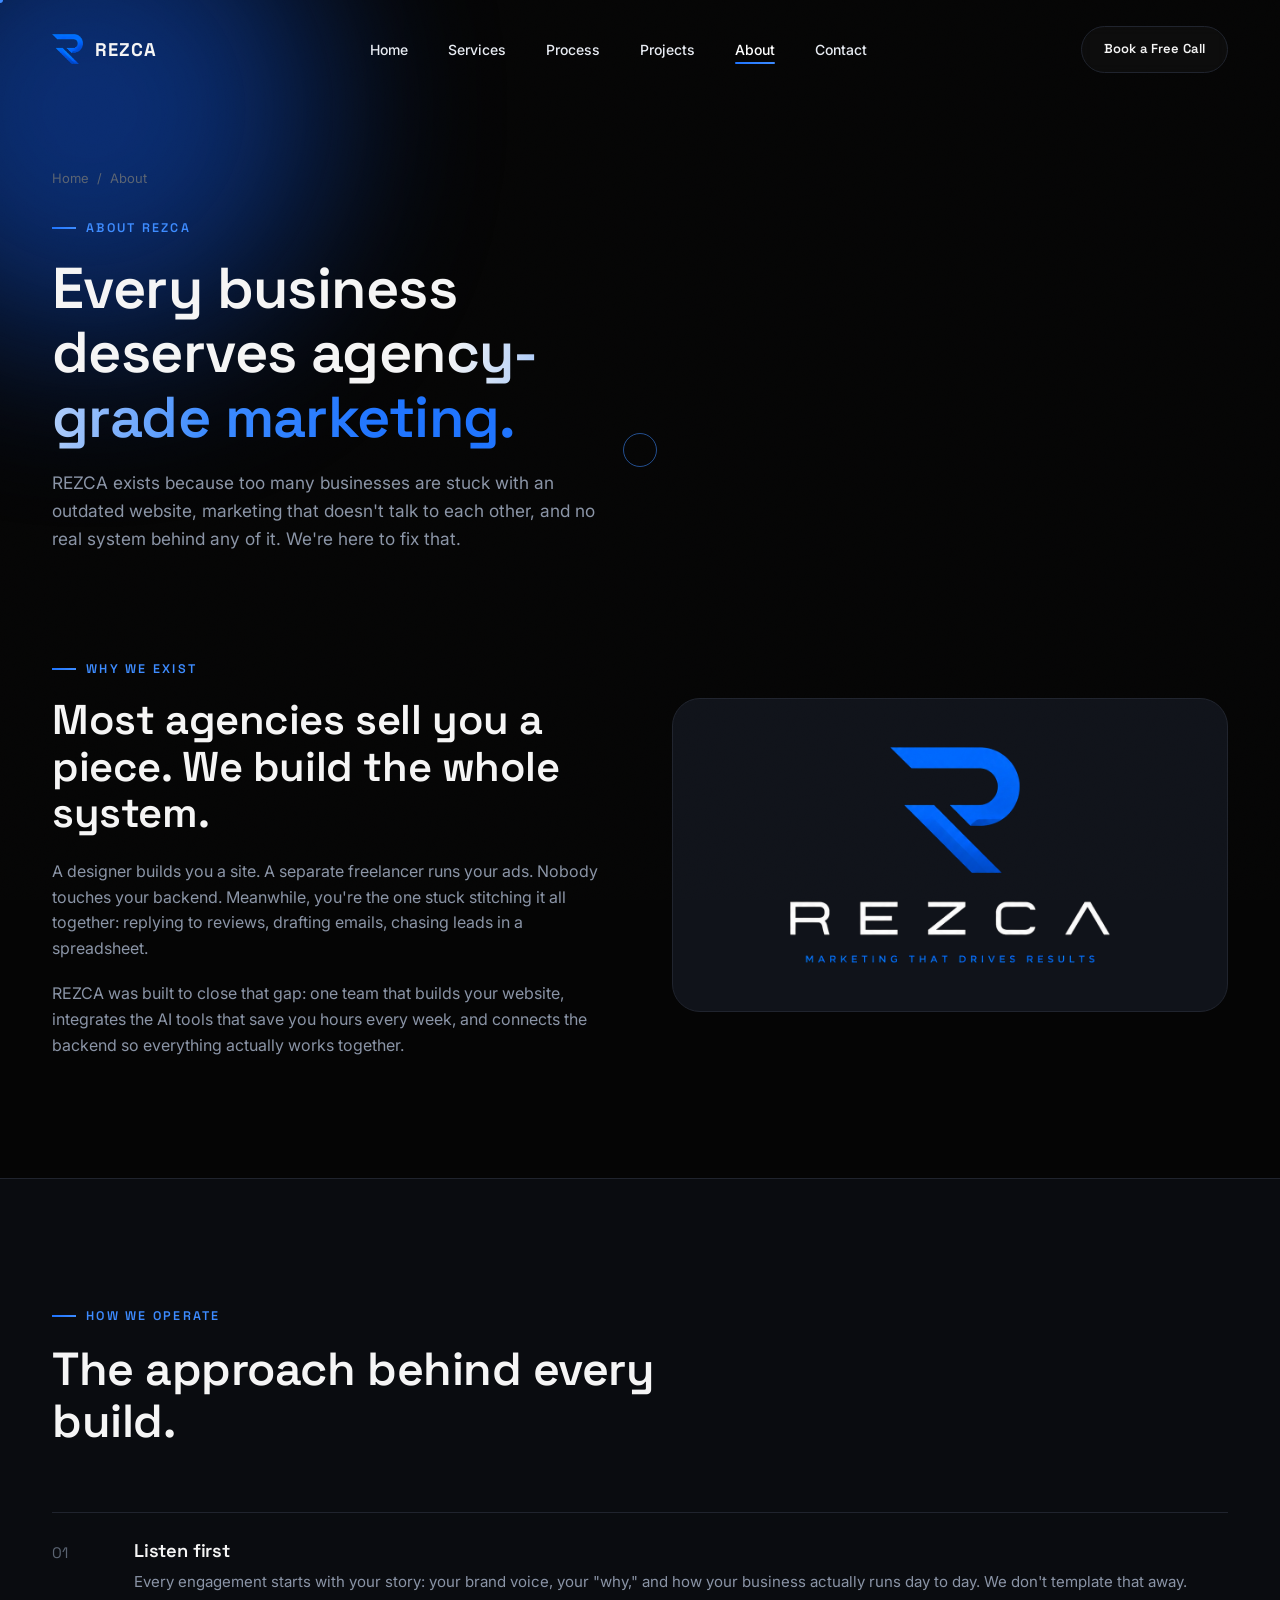
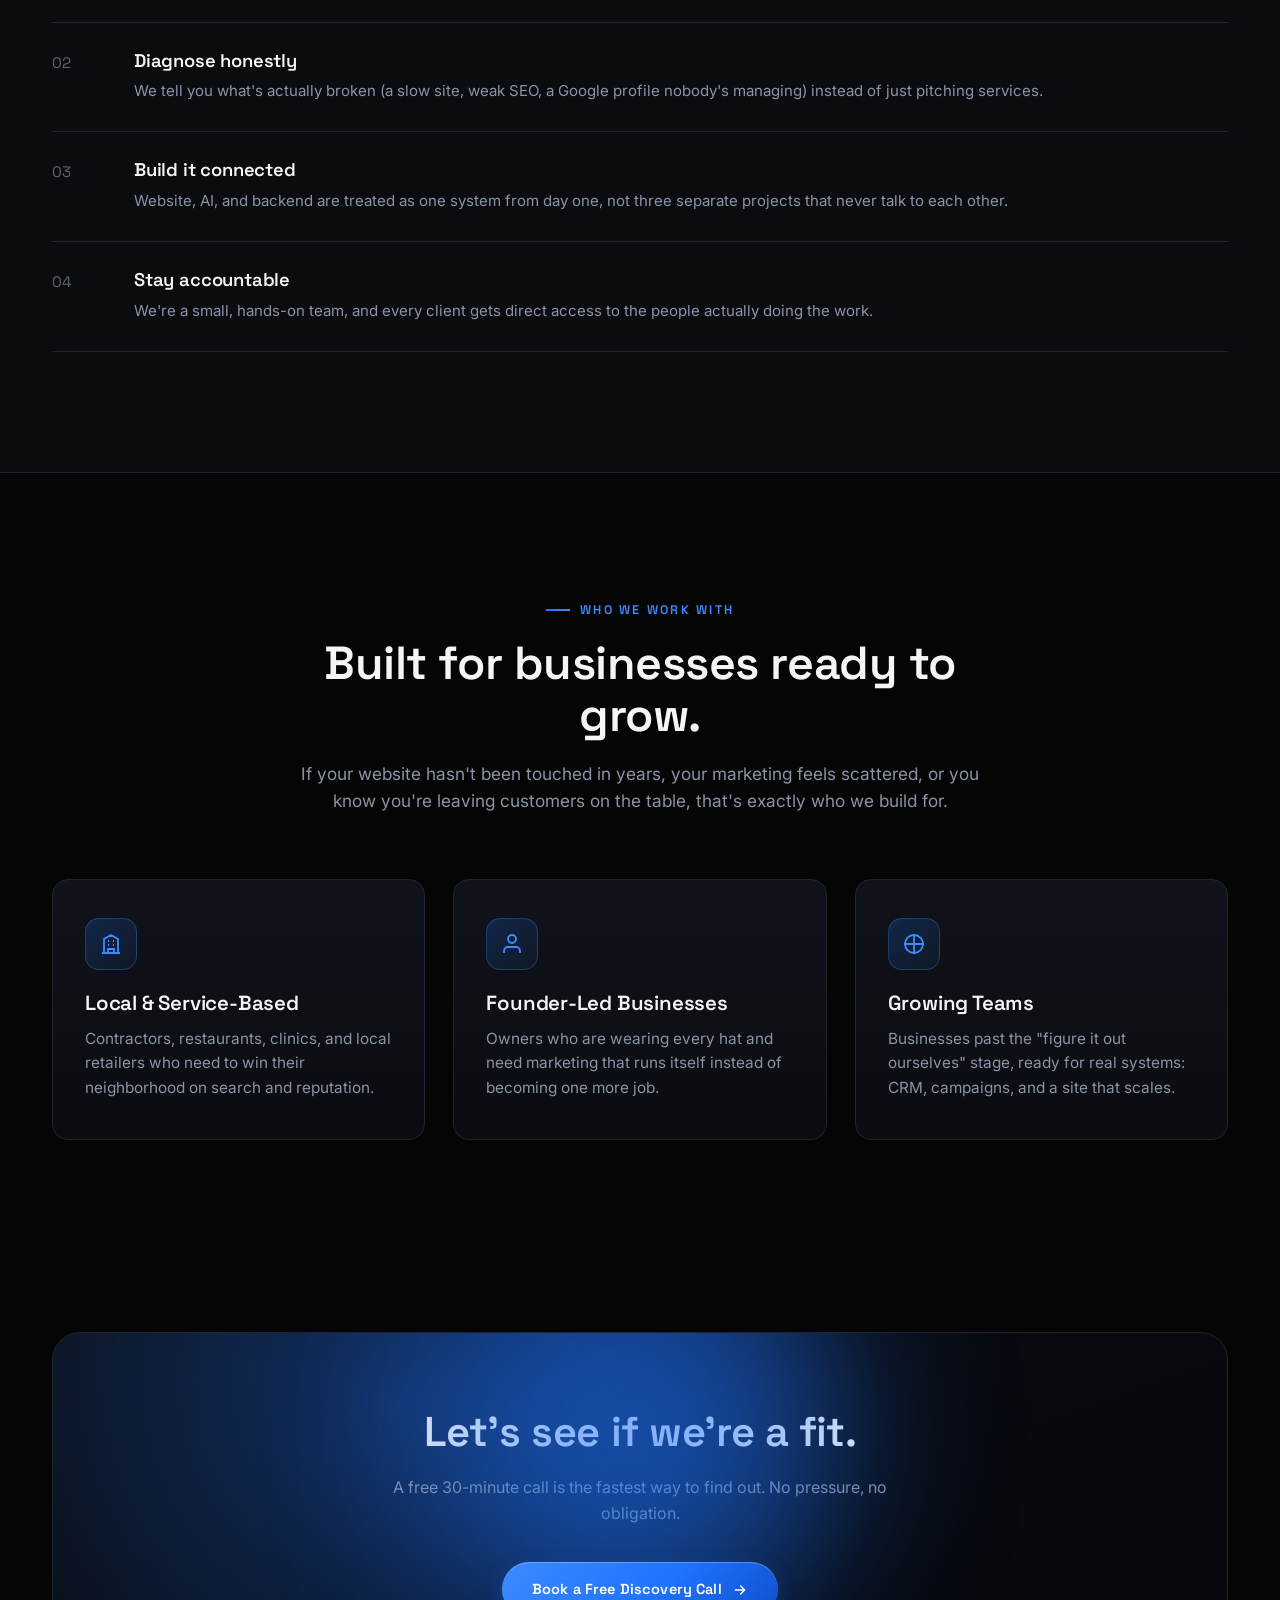
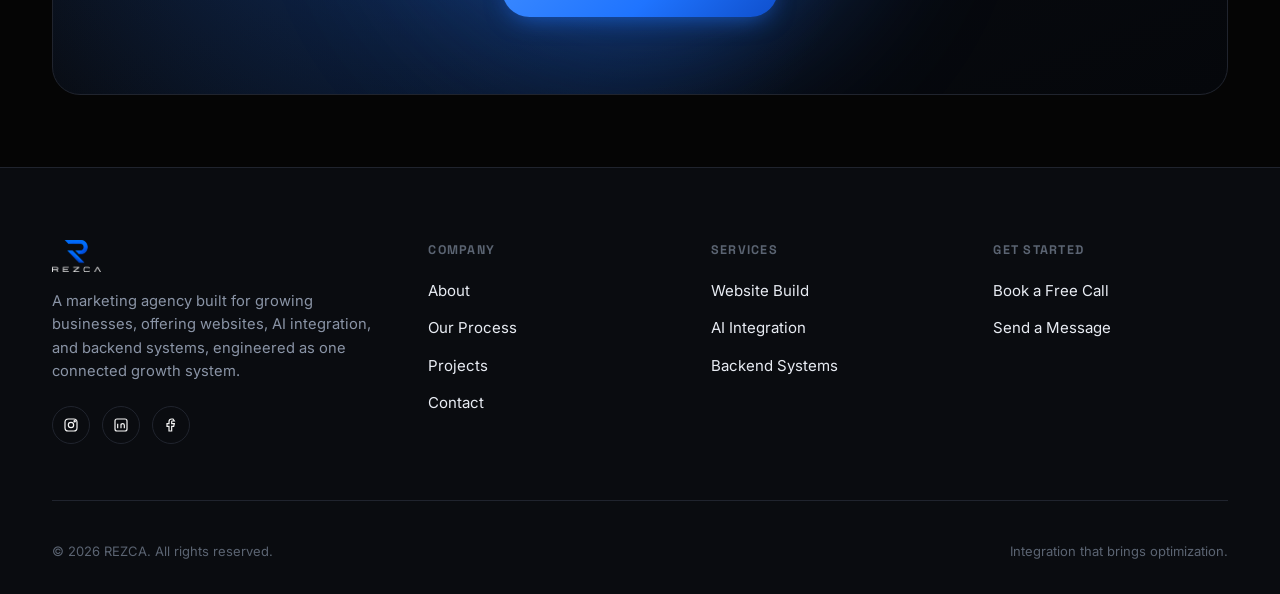
==== commit 0c065c47: "Broaden messaging beyond 'small business,' rename Ad Creative to Ad Creation, add social media manag" ====
--- a/about.html
+++ b/about.html
@@ -4,7 +4,7 @@
 <meta charset="UTF-8">
 <meta name="viewport" content="width=device-width, initial-scale=1.0">
 <title>About | REZCA</title>
-<meta name="description" content="REZCA is a marketing agency built for small businesses that deserve better websites, smarter systems, and marketing that actually drives results.">
+<meta name="description" content="REZCA is a marketing agency built for businesses that deserve better websites, smarter systems, and marketing that actually drives results.">
 <meta name="robots" content="index, follow">
 <link rel="canonical" href="https://rezcagroup.com/about">
 <meta name="theme-color" content="#050505">
@@ -13,7 +13,7 @@
 <meta property="og:type" content="website">
 <meta property="og:site_name" content="REZCA">
 <meta property="og:title" content="About | REZCA">
-<meta property="og:description" content="REZCA is a marketing agency built for small businesses that deserve better websites, smarter systems, and marketing that actually drives results.">
+<meta property="og:description" content="REZCA is a marketing agency built for businesses that deserve better websites, smarter systems, and marketing that actually drives results.">
 <meta property="og:url" content="https://rezcagroup.com/about">
 <meta property="og:image" content="https://rezcagroup.com/images/og-cover.jpg">
 <meta property="og:image:width" content="1200">
@@ -23,7 +23,7 @@
 <!-- Twitter -->
 <meta name="twitter:card" content="summary_large_image">
 <meta name="twitter:title" content="About | REZCA">
-<meta name="twitter:description" content="REZCA is a marketing agency built for small businesses that deserve better websites, smarter systems, and marketing that actually drives results.">
+<meta name="twitter:description" content="REZCA is a marketing agency built for businesses that deserve better websites, smarter systems, and marketing that actually drives results.">
 <meta name="twitter:image" content="https://rezcagroup.com/images/og-cover.jpg">
 <link rel="icon" type="image/png" href="images/favicon-32.png">
 <link rel="apple-touch-icon" href="images/favicon-180.png">
@@ -35,7 +35,7 @@
   "name": "REZCA",
   "url": "https://rezcagroup.com/",
   "logo": "https://rezcagroup.com/images/icon-plain.png",
-  "description": "REZCA is a marketing agency for small businesses, offering website builds, AI integration, and backend systems designed to help you grow."
+  "description": "REZCA is a marketing agency offering website builds, AI integration, and backend systems designed to help your business grow."
 }
 </script>
 <script type="application/ld+json">
@@ -86,8 +86,8 @@
   <div class="container">
     <div class="breadcrumb" data-reveal><a href="/">Home</a> / <span>About</span></div>
     <div class="eyebrow" data-reveal>About REZCA</div>
-    <h1 data-reveal>Small businesses deserve <span class="grad-text">agency-grade marketing.</span></h1>
-    <p class="lede" data-reveal>REZCA exists because too many small businesses are stuck with an outdated website, marketing that doesn't talk to each other, and no real system behind any of it. We're here to fix that.</p>
+    <h1 data-reveal>Every business deserves <span class="grad-text">agency-grade marketing.</span></h1>
+    <p class="lede" data-reveal>REZCA exists because too many businesses are stuck with an outdated website, marketing that doesn't talk to each other, and no real system behind any of it. We're here to fix that.</p>
   </div>
 </section>
 
@@ -142,7 +142,7 @@
   <div class="container">
     <div class="section-head center" data-reveal>
       <div class="eyebrow" style="justify-content:center;">Who we work with</div>
-      <h2>Built for small businesses ready to grow.</h2>
+      <h2>Built for businesses ready to grow.</h2>
       <p>If your website hasn't been touched in years, your marketing feels scattered, or you know you're leaving customers on the table, that's exactly who we build for.</p>
     </div>
     <div class="grid grid-3" data-stagger>
@@ -188,7 +188,7 @@
     <div class="footer-top">
       <div class="footer-brand">
         <img src="images/logo-plain-transparent.png" alt="REZCA">
-        <p>A marketing agency built for small businesses, offering websites, AI integration, and backend systems, engineered as one connected growth system.</p>
+        <p>A marketing agency built for growing businesses, offering websites, AI integration, and backend systems, engineered as one connected growth system.</p>
         <div class="social-row">
           <a href="#" aria-label="Instagram"><svg viewBox="0 0 24 24" fill="none" stroke="currentColor" stroke-width="1.8"><rect x="3" y="3" width="18" height="18" rx="5"/><circle cx="12" cy="12" r="4"/><circle cx="17.5" cy="6.5" r="1"/></svg></a>
           <a href="#" aria-label="LinkedIn"><svg viewBox="0 0 24 24" fill="none" stroke="currentColor" stroke-width="1.8"><rect x="3" y="3" width="18" height="18" rx="3"/><path d="M7 10v7M7 7v.01M12 17v-4.5a2.5 2.5 0 015 0V17M12 10v7"/></svg></a>
--- a/css/style.css
+++ b/css/style.css
@@ -302,6 +302,16 @@
     opacity:0; pointer-events:none; transition: opacity .4s var(--ease);
   }
   .nav-scrim.open{ opacity:1; pointer-events:auto; }
+
+  /* backdrop-filter on the scrolled header creates a CSS containing block,
+     which breaks position:fixed on the nested mobile nav panel (it ends up
+     anchored to the header's small box instead of the viewport). Drop the
+     blur on mobile and use a solid background instead so the full-screen
+     menu still opens correctly. */
+  header#site-header.scrolled{
+    backdrop-filter: none; -webkit-backdrop-filter: none;
+    background: rgba(5,5,5,.94);
+  }
 }
 
 /* ---------- Hero ---------- */
@@ -588,6 +598,14 @@
 .field input::placeholder, .field textarea::placeholder{ color: var(--muted-2); }
 @media (max-width: 700px){ .form-grid{ grid-template-columns:1fr; } }
 
+.form-error{
+  display:none; align-items:center; gap:10px;
+  background: rgba(255,90,90,.08); border:1px solid rgba(255,90,90,.35);
+  color:#ffb4b4; border-radius: var(--radius); padding: 14px 16px; margin-bottom:22px;
+  font-size:.92rem; line-height:1.5;
+}
+.form-error.show{ display:flex; }
+
 .form-success{
   display:none; text-align:center; padding: 60px 20px;
 }
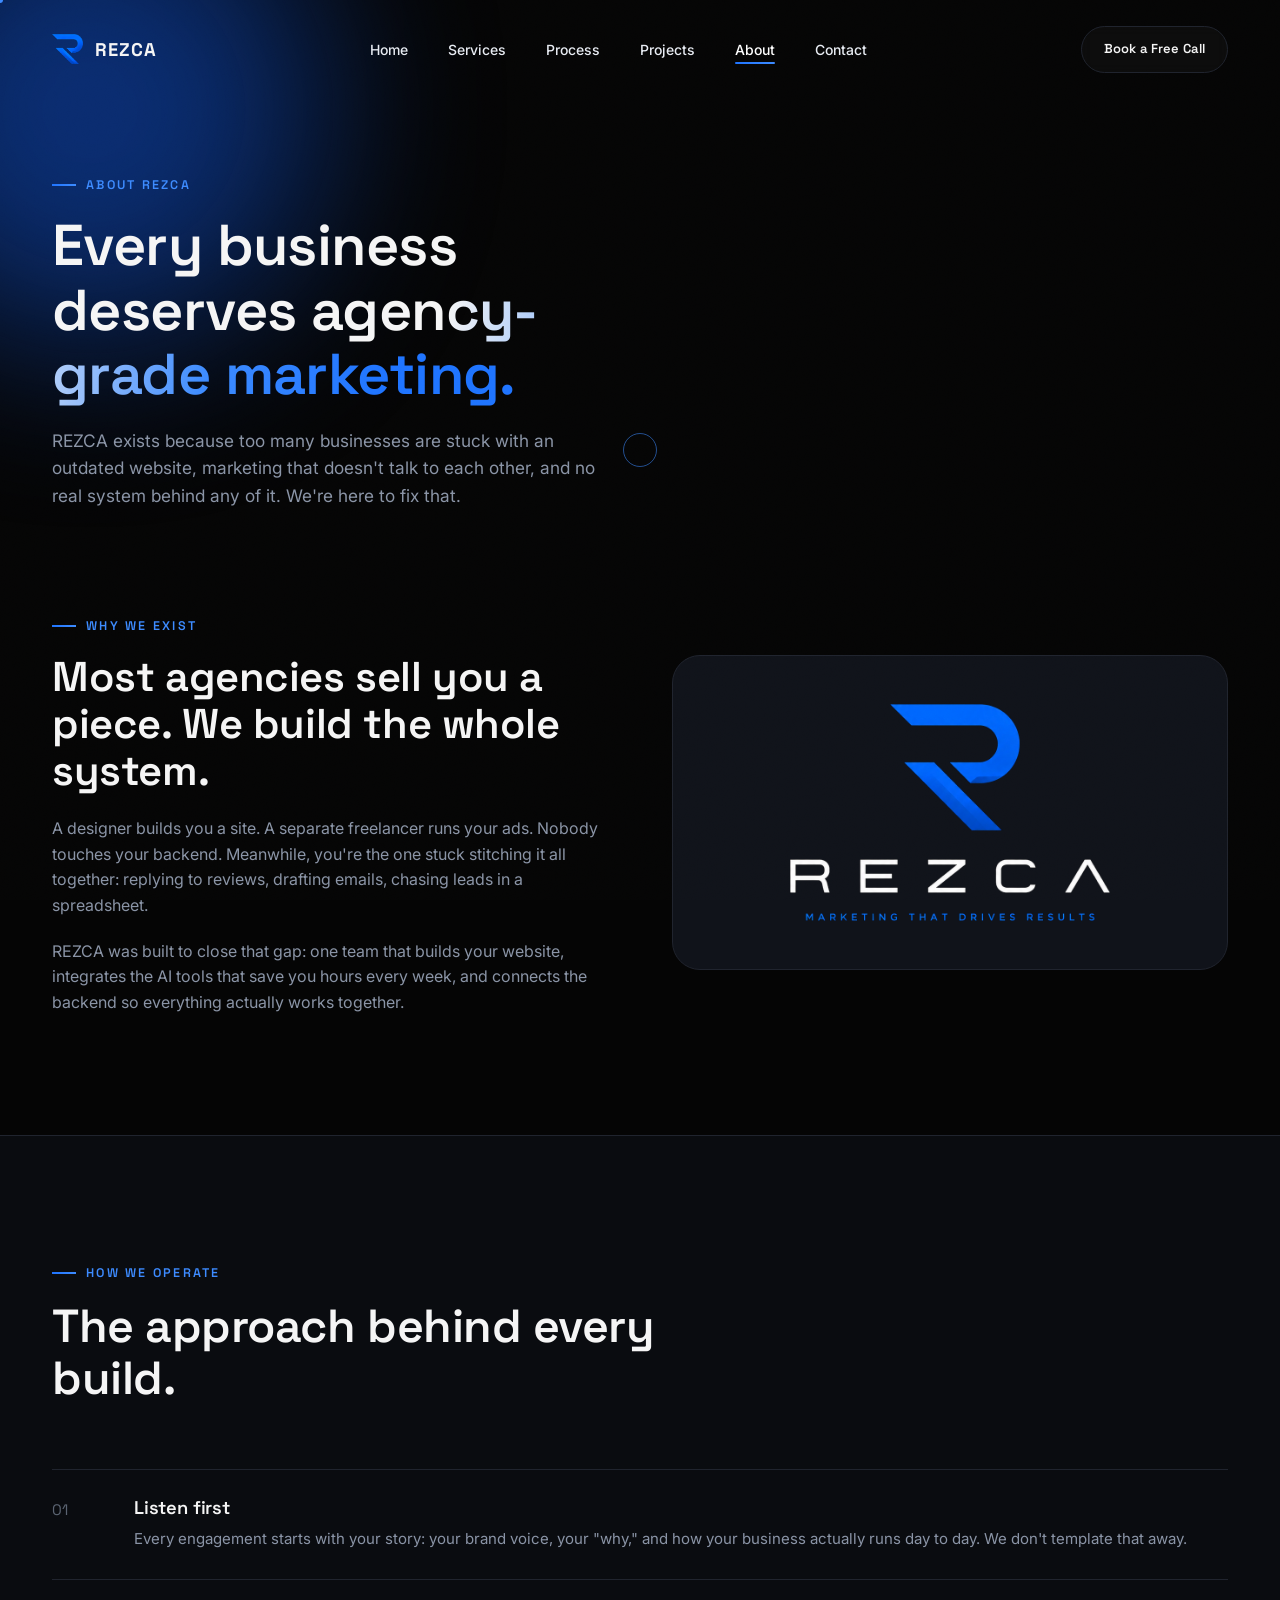
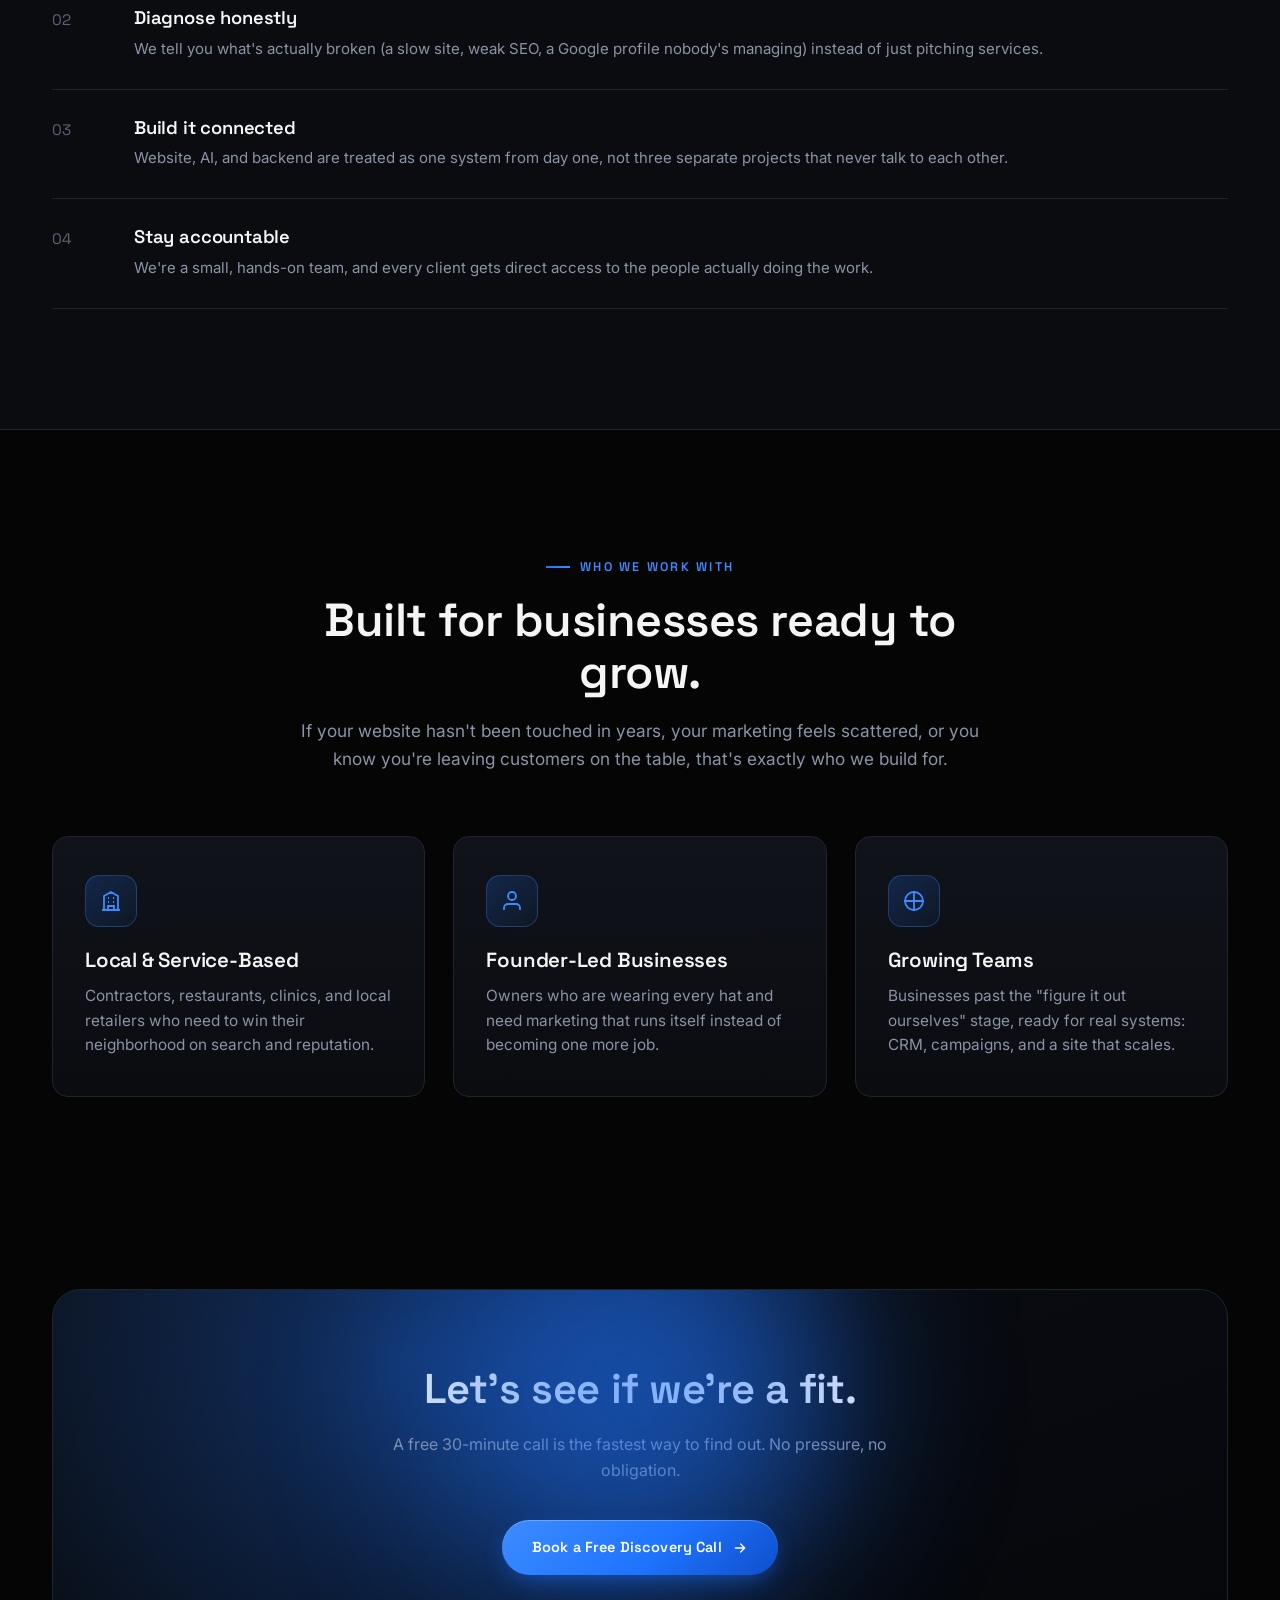
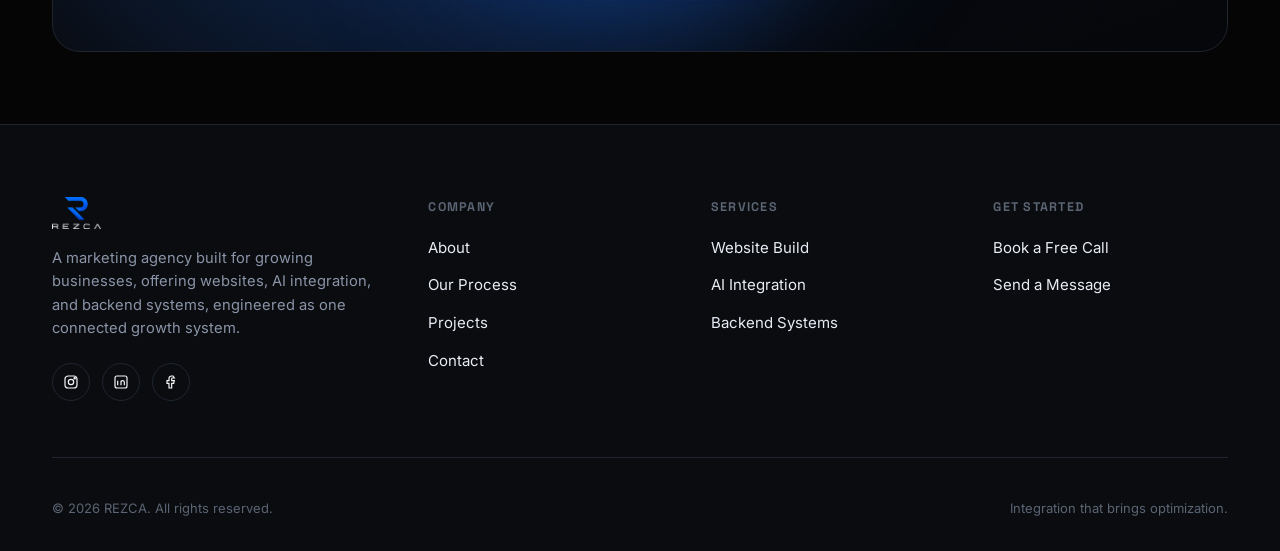
==== commit 23b418c3: "Remove redundant breadcrumb line from subpages Header nav already shows where you are; the small 'Ho" ====
--- a/about.html
+++ b/about.html
@@ -84,7 +84,6 @@
 <section class="page-hero">
   <div class="bg-glow" style="width:460px;height:460px;background:var(--primary-dark);top:-120px;left:-140px;"></div>
   <div class="container">
-    <div class="breadcrumb" data-reveal><a href="/">Home</a> / <span>About</span></div>
     <div class="eyebrow" data-reveal>About REZCA</div>
     <h1 data-reveal>Every business deserves <span class="grad-text">agency-grade marketing.</span></h1>
     <p class="lede" data-reveal>REZCA exists because too many businesses are stuck with an outdated website, marketing that doesn't talk to each other, and no real system behind any of it. We're here to fix that.</p>
